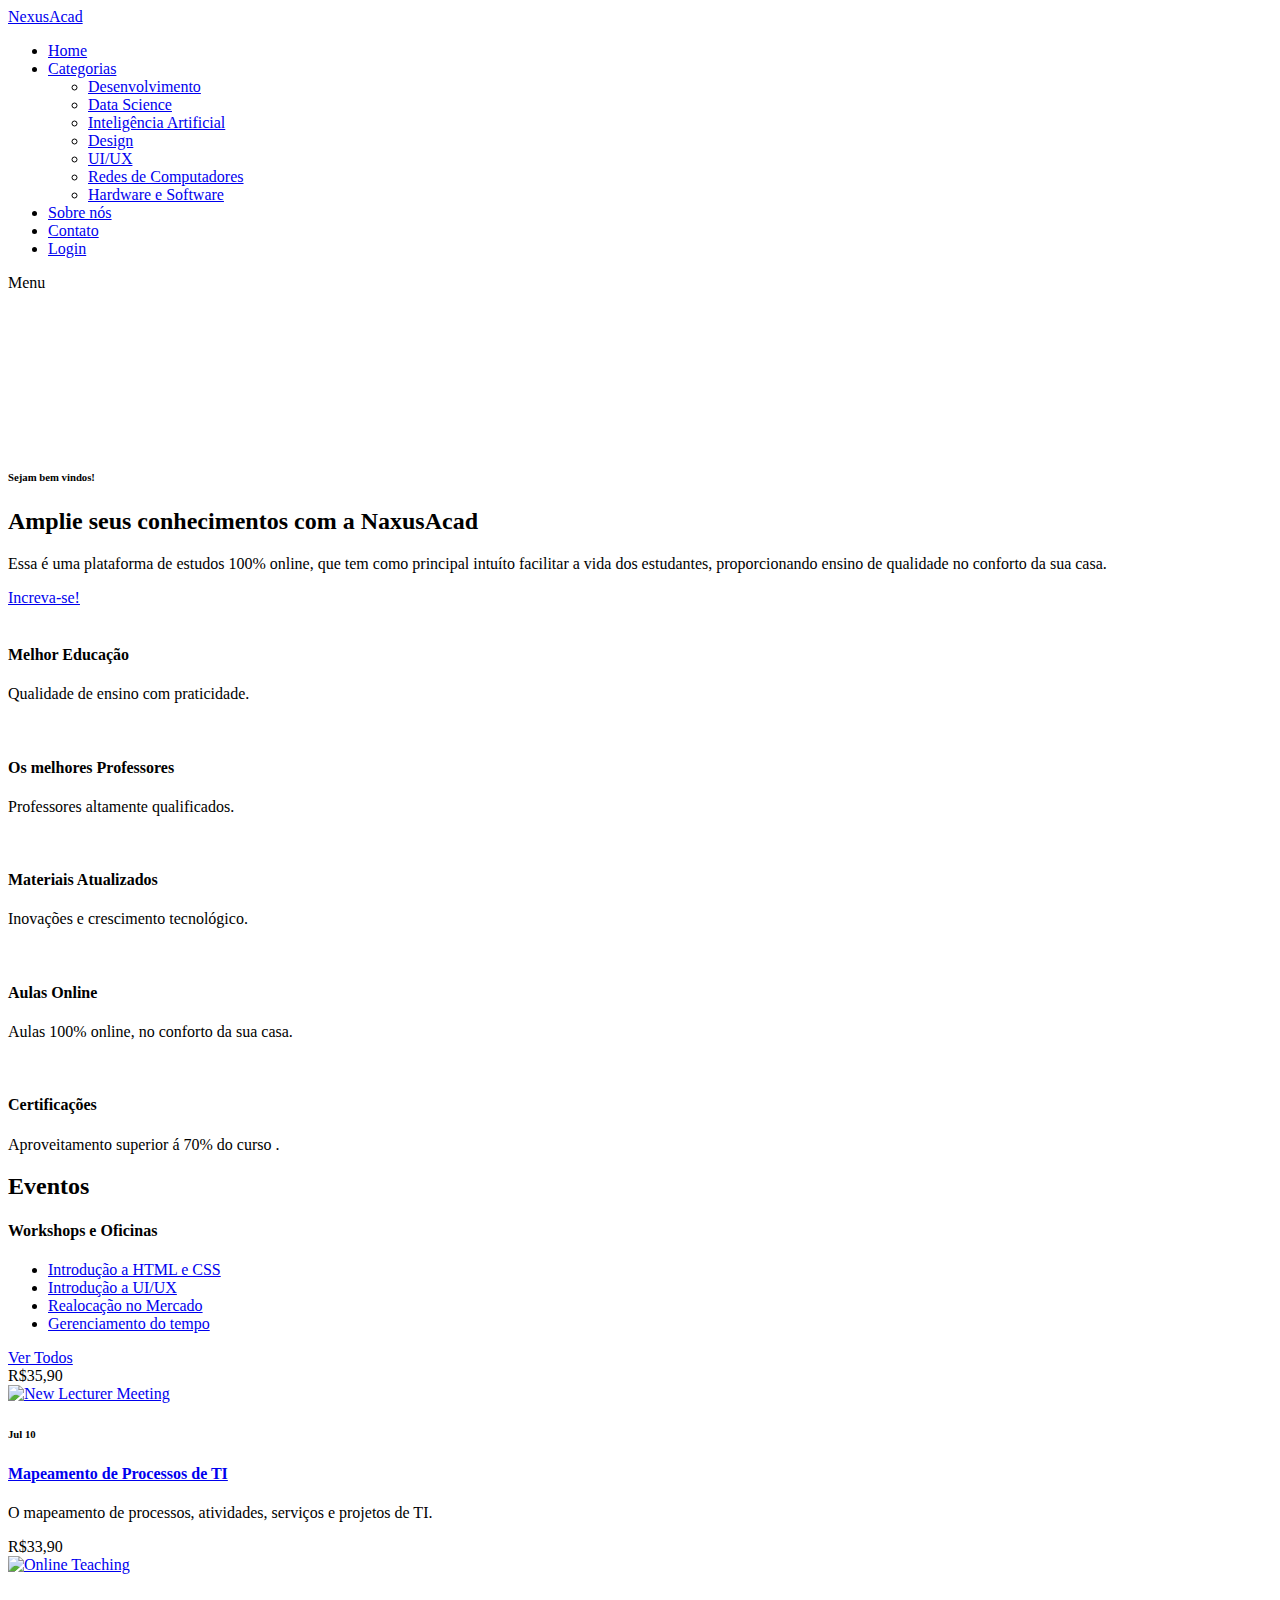
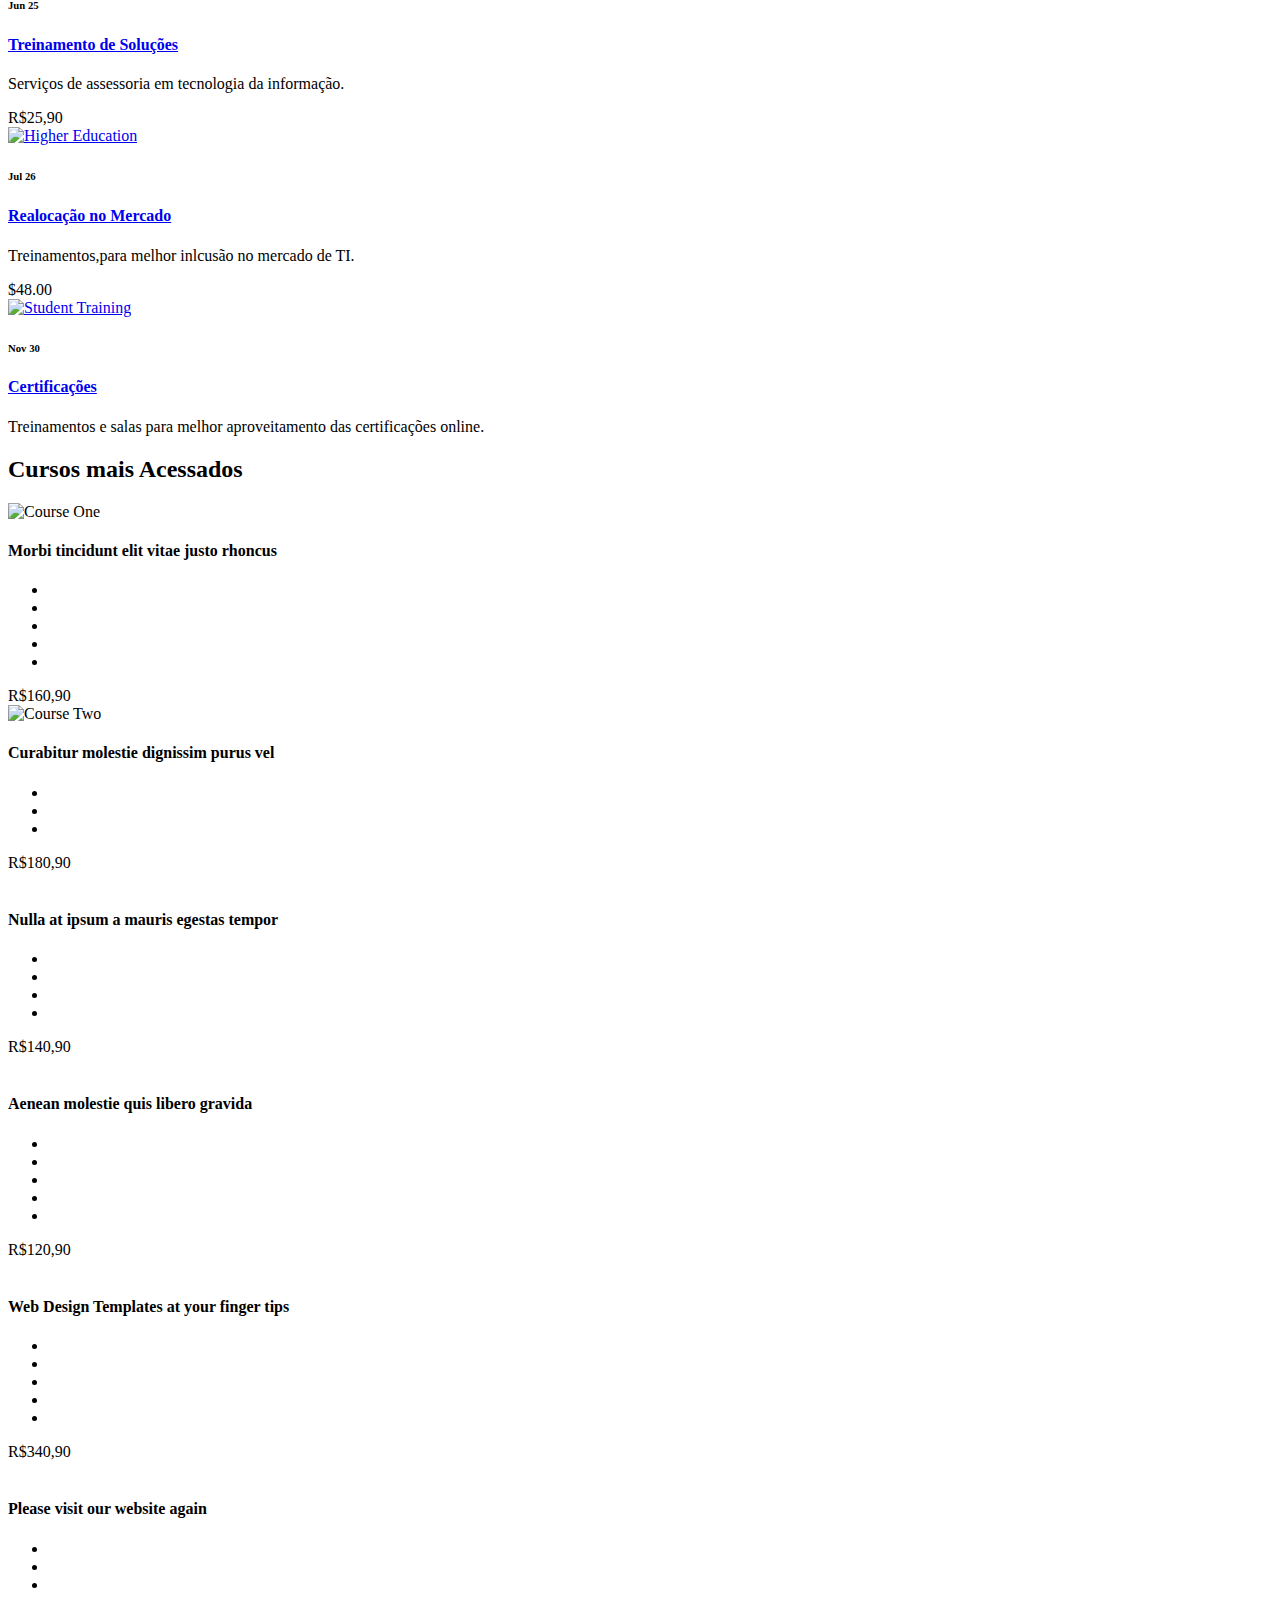
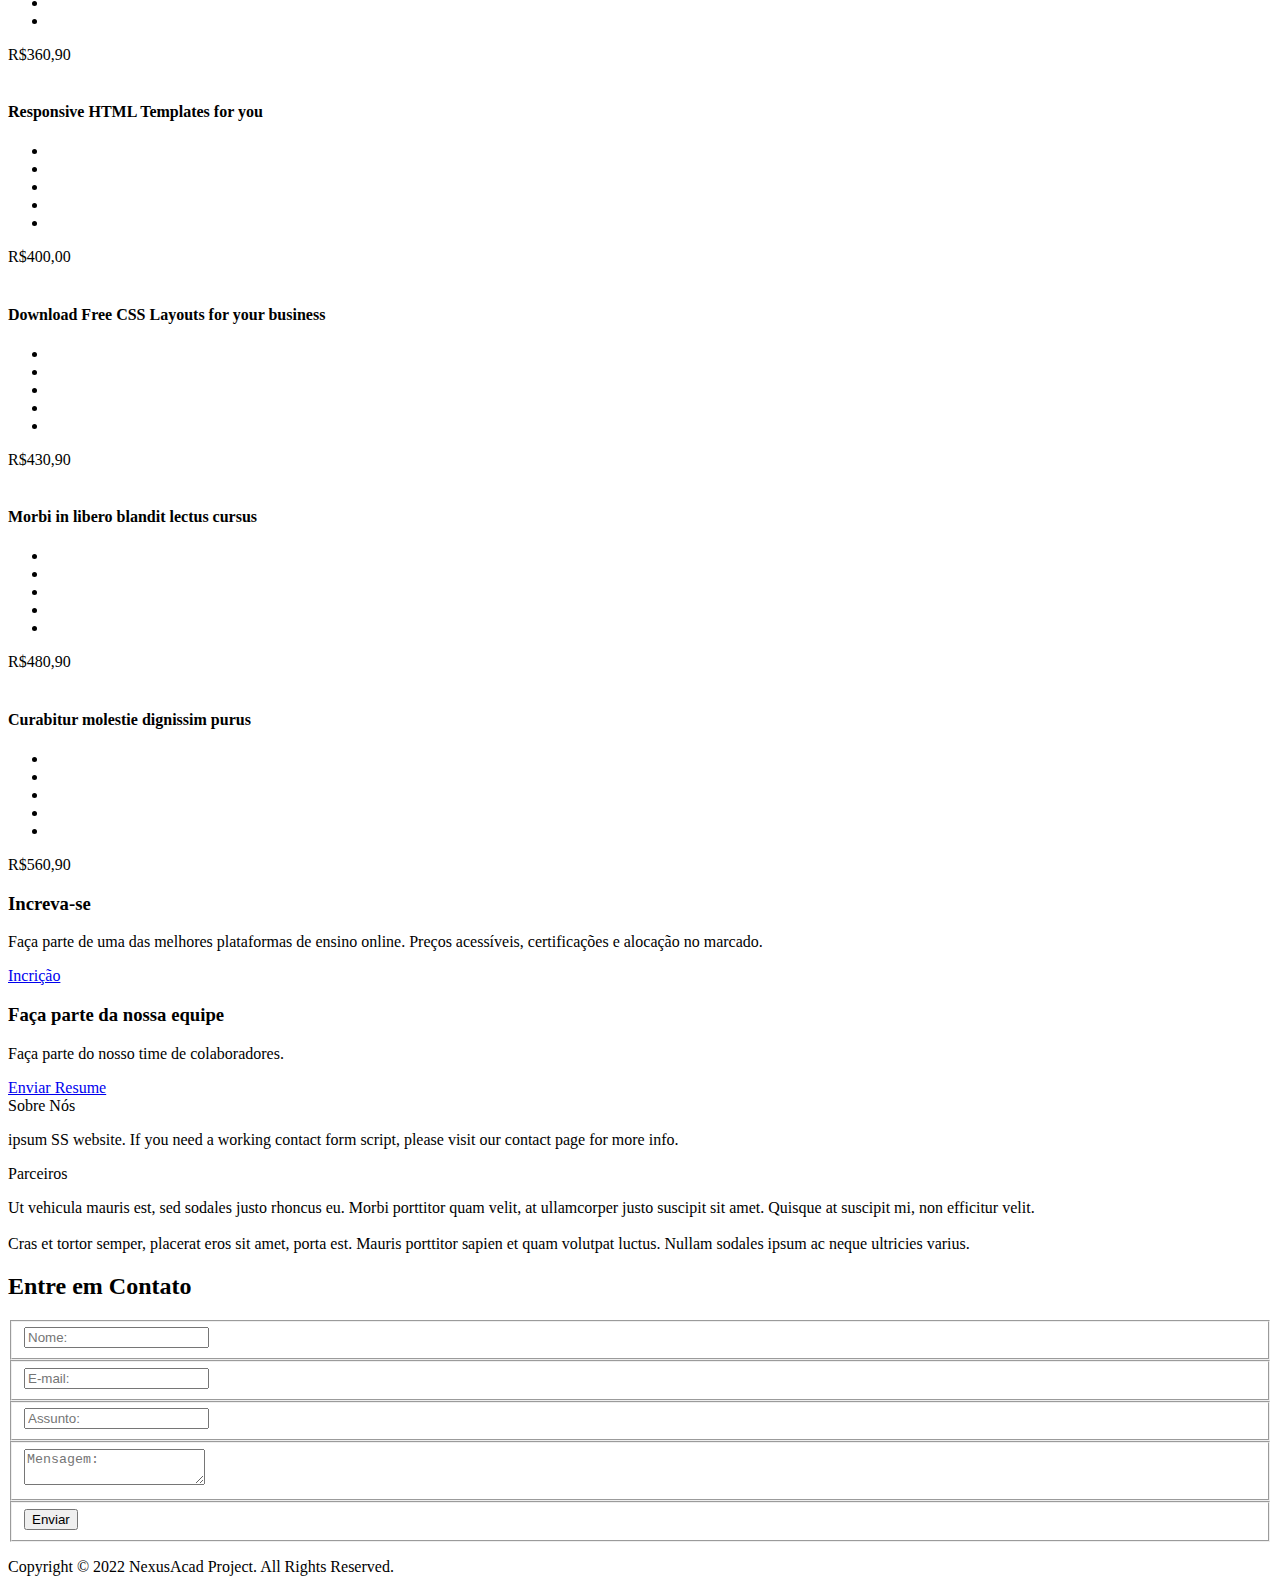
==== nexus-acad/index.html @ 5e6ea46b "Readme add, and html" ====
<!DOCTYPE html>
<html lang="en">

  <head>

    <meta charset="utf-8">
    <meta name="viewport" content="width=device-width, initial-scale=1, shrink-to-fit=no">
    <meta name="description" content="">
    <meta name="author" content="NexusAcad">
    

    <title>NexusAcad Project</title>

    <!-- Bootstrap core CSS -->
    <link href="vendor/bootstrap/css/bootstrap.min.css" rel="stylesheet">


    <!-- Additional CSS Files -->
    <link rel="stylesheet" href="assets/css/fontawesome.css">
    <link rel="stylesheet" href="assets/css/nexus-acad-project.css">
    <link rel="stylesheet" href="assets/css/owl.css">
    <link rel="stylesheet" href="assets/css/lightbox.css">
    <link rel="stylesheet" href="assets/css/upcoming-meetings.css">
    <link rel="stylesheet" href="assets/css/contact-us.css">
    <link rel="stylesheet" href="assets/css/courses.css">
    <link rel="stylesheet" href="assets/css/about-us.css">
    <link rel="stylesheet" href="assets/css/header.css">
    <link rel="stylesheet" href="assets/css/services.css">
    <link rel="stylesheet" href="assets/css/apply.css">

  </head>

<body>


  <!-- ***** Header Area Start ***** -->
  <header class="header-area header-sticky">
      <div class="container">
          <div class="row">
              <div class="col-12">
                  <nav class="main-nav">
                      <!-- ***** Logo Start ***** -->
                      <a href="index.html" class="logo">
                          NexusAcad
                      </a>
                      <!-- ***** Logo End ***** -->

                      <!-- ***** Menu Start ***** -->

                      <ul class="nav">
                          <li class="scroll-to-section"><a href="#top" class="active">Home</a></li>
                            <li class="has-sub">
                              <a href="javascript:void(0)">Categorias</a>
                              <ul class="sub-menu">
                                <li><a href="meetings.html">Desenvolvimento</a></li>
                                <li><a href="meeting-details.html">Data Science</a></li>
                                <li><a href="meeting-details.html">Inteligência Artificial</a></li>
                                <li><a href="meeting-details.html">Design</a></li>
                                <li><a href="meeting-details.html">UI/UX</a></li>
                                <li><a href="meeting-details.html">Redes de Computadores</a></li>
                                <li><a href="meeting-details.html">Hardware e Software</a></li>
                              </ul>
                            </li>
                            <li><a href="index.html">Sobre nós</a></li> 
                              <li><a href="index.html">Contato</a></li> 
                              <li><a href="meeting-details.html">Login</a></li> 
                      </ul>        
                      <a class="menu-trigger">
                          <span>Menu</span>
                      </a>
                      <!-- ***** Menu End ***** -->
                  </nav>
              </div>
          </div>
      </div>
  </header>
  <!-- ***** Header Area End ***** -->

  <!-- ***** Main Banner Area Start ***** -->

  
  <section class="section main-banner" id="top" data-section="section1">
      <video autoplay muted loop id="bg-video">
          <source src="assets/images/course-video.mp4" type="video/mp4" />
      </video>

      <div class="video-overlay header-text">
          <div class="container">
            
            <div class="row">
              <div class="col-lg-12">
                <div class="caption">
              <h6>Sejam bem vindos!</h6>
              <h2>Amplie seus conhecimentos com a NaxusAcad</h2>
              <p>Essa é uma plataforma de estudos 100% online, que tem como principal intuíto facilitar a vida dos estudantes, proporcionando ensino de qualidade no conforto da sua casa.</p>

              <div class="main-button-blue">
                  <div class="scroll-to-section"><a href="#contact">Increva-se!</a></div>
              </div>
          </div>
              </div>

            </div>
          </div>
      </div>
  </section>
  <!-- ***** Main Banner Area End ***** -->

  <section class="services">
    <div class="container">
      <div class="row">
        <div class="col-lg-12">
          <div class="owl-service-item owl-carousel">
          
            <div class="item">
              <div class="icon">
                <img src="assets/images/service-icon-01.png" alt="">
              </div>
              <div class="down-content">
                <h4>Melhor Educação</h4>
                <p>Qualidade de ensino com praticidade.</p>
              </div>
            </div>
            
            <div class="item">
              <div class="icon">
                <img src="assets/images/service-icon-02.png" alt="">
              </div>
              <div class="down-content">
                <h4>Os melhores Professores</h4>
                <p>Professores altamente qualificados.</p>
              </div>
            </div>
            
            <div class="item">
              <div class="icon">
                <img src="assets/images/service-icon-03.png" alt="">
              </div>
              <div class="down-content">
                <h4>Materiais Atualizados</h4>
                <p>Inovações e crescimento tecnológico.</p>
              </div>
            </div>
            
            <div class="item">
              <div class="icon">
                <img src="assets/images/service-icon-02.png" alt="">
              </div>
              <div class="down-content">
                <h4>Aulas Online</h4>
                <p>Aulas 100% online, no conforto da sua casa.</p>
              </div>
            </div>
            
            <div class="item">
              <div class="icon">
                <img src="assets/images/service-icon-03.png" alt="">
              </div>
              <div class="down-content">
                <h4>Certificações</h4>
                <p>Aproveitamento superior á 70% do curso .</p>
              </div>
            </div>
            
          </div>
        </div>
      </div>
    </div>
  </section>

  <section class="upcoming-meetings" id="meetings">
    <div class="container">
      <div class="row">
        <div class="col-lg-12">
          <div class="section-heading">
            <h2>Eventos</h2>
          </div>
        </div>
        <div class="col-lg-4">
          <div class="categories">
            <h4>Workshops e Oficinas</h4>
            <ul>
              <li><a href="#">Introdução a HTML e CSS</a></li>
              <li><a href="#">Introdução a UI/UX</a></li>
              <li><a href="#">Realocação no Mercado</a></li>
              <li><a href="#">Gerenciamento do tempo</a></li>
            </ul>
            <div class="main-button-blue">
              <a href="meetings.html">Ver Todos</a>
            </div>
          </div>
        </div>
        <div class="col-lg-8">
          <div class="row">
            <div class="col-lg-6">
              <div class="meeting-item">
                <div class="thumb">
                  <div class="price">
                    <span>R$35,90</span>
                  </div>
                  <a href="meeting-details.html"><img src="assets/images/meeting-01.jpg" alt="New Lecturer Meeting"></a>
                </div>
                <div class="down-content">
                  <div class="date">
                    <h6>Jul <span>10</span></h6>
                  </div>
                  <a href="meeting-details.html"><h4>Mapeamento de Processos de TI</h4></a>
                  <p>O mapeamento de processos, atividades, serviços e projetos de TI.</p>
                </div>
              </div>
            </div>
            <div class="col-lg-6">
              <div class="meeting-item">
                <div class="thumb">
                  <div class="price">
                    <span>R$33,90</span>
                  </div>
                  <a href="meeting-details.html"><img src="assets/images/meeting-02.jpg" alt="Online Teaching"></a>
                </div>
                <div class="down-content">
                  <div class="date">
                    <h6>Jun <span>25</span></h6>
                  </div>
                  <a href="meeting-details.html"><h4>Treinamento de Soluções</h4></a>
                  <p>Serviços de assessoria em tecnologia da informação.</p>
                </div>
              </div>
            </div>
            <div class="col-lg-6">
              <div class="meeting-item">
                <div class="thumb">
                  <div class="price">
                    <span>R$25,90</span>
                  </div>
                  <a href="meeting-details.html"><img src="assets/images/meeting-03.jpg" alt="Higher Education"></a>
                </div>
                <div class="down-content">
                  <div class="date">
                    <h6>Jul <span>26</span></h6>
                  </div>
                  <a href="meeting-details.html"><h4>Realocação no Mercado</h4></a>
                  <p>Treinamentos,para melhor inlcusão no mercado de TI.</p>
                </div>
              </div>
            </div>
            <div class="col-lg-6">
              <div class="meeting-item">
                <div class="thumb">
                  <div class="price">
                    <span>$48.00</span>
                  </div>
                  <a href="meeting-details.html"><img src="assets/images/meeting-04.jpg" alt="Student Training"></a>
                </div>
                <div class="down-content">
                  <div class="date">
                    <h6>Nov <span>30</span></h6>
                  </div>
                  <a href="meeting-details.html"><h4>Certificações</h4></a>
                  <p>Treinamentos e salas para melhor aproveitamento das certificações online.</p>
                </div>
              </div>
            </div>
          </div>
        </div>
      </div>
    </div>
  </section>
  <section class="our-courses" id="courses">
    <div class="container">
      <div class="row">
        <div class="col-lg-12">
          <div class="section-heading">
            <h2>Cursos mais Acessados</h2>
          </div>
        </div>
        <div class="col-lg-12">
          <div class="owl-courses-item owl-carousel">
            <div class="item">
              <img src="assets/images/course-01.jpg" alt="Course One">
              <div class="down-content">
                <h4>Morbi tincidunt elit vitae justo rhoncus</h4>
                <div class="info">
                  <div class="row">
                    <div class="col-8">
                      <ul>
                        <li><i class="fa fa-star"></i></li>
                        <li><i class="fa fa-star"></i></li>
                        <li><i class="fa fa-star"></i></li>
                        <li><i class="fa fa-star"></i></li>
                        <li><i class="fa fa-star"></i></li>
                      </ul>
                    </div>
                    <div class="col-4">
                       <span>R$160,90</span>
                    </div>
                  </div>
                </div>
              </div>
            </div>
            <div class="item">
              <img src="assets/images/course-02.jpg" alt="Course Two">
              <div class="down-content">
                <h4>Curabitur molestie dignissim purus vel</h4>
                <div class="info">
                  <div class="row">
                    <div class="col-8">
                      <ul>
                        <li><i class="fa fa-star"></i></li>
                        <li><i class="fa fa-star"></i></li>
                        <li><i class="fa fa-star"></i></li>
                      </ul>
                    </div>
                    <div class="col-4">
                       <span>R$180,90</span>
                    </div>
                  </div>
                </div>
              </div>
            </div>
            <div class="item">
              <img src="assets/images/course-03.jpg" alt="">
              <div class="down-content">
                <h4>Nulla at ipsum a mauris egestas tempor</h4>
                <div class="info">
                  <div class="row">
                    <div class="col-8">
                      <ul>
                        <li><i class="fa fa-star"></i></li>
                        <li><i class="fa fa-star"></i></li>
                        <li><i class="fa fa-star"></i></li>
                        <li><i class="fa fa-star"></i></li>
                      </ul>
                    </div>
                    <div class="col-4">
                       <span>R$140,90</span>
                    </div>
                  </div>
                </div>
              </div>
            </div>
            <div class="item">
              <img src="assets/images/course-04.jpg" alt="">
              <div class="down-content">
                <h4>Aenean molestie quis libero gravida</h4>
                <div class="info">
                  <div class="row">
                    <div class="col-8">
                      <ul>
                        <li><i class="fa fa-star"></i></li>
                        <li><i class="fa fa-star"></i></li>
                        <li><i class="fa fa-star"></i></li>
                        <li><i class="fa fa-star"></i></li>
                        <li><i class="fa fa-star"></i></li>
                      </ul>
                    </div>
                    <div class="col-4">
                       <span>R$120,90</span>
                    </div>
                  </div>
                </div>
              </div>
            </div>
      
            <div class="item">
              <img src="assets/images/course-03.jpg" alt="">
              <div class="down-content">
                <h4>Web Design Templates at your finger tips</h4>
                <div class="info">
                  <div class="row">
                    <div class="col-8">
                      <ul>
                        <li><i class="fa fa-star"></i></li>
                        <li><i class="fa fa-star"></i></li>
                        <li><i class="fa fa-star"></i></li>
                        <li><i class="fa fa-star"></i></li>
                        <li><i class="fa fa-star"></i></li>
                      </ul>
                    </div>
                    <div class="col-4">
                       <span>R$340,90</span>
                    </div>
                  </div>
                </div>
              </div>
            </div>
            <div class="item">
              <img src="assets/images/course-04.jpg" alt="">
              <div class="down-content">
                <h4>Please visit our website again</h4>
                <div class="info">
                  <div class="row">
                    <div class="col-8">
                      <ul>
                        <li><i class="fa fa-star"></i></li>
                        <li><i class="fa fa-star"></i></li>
                        <li><i class="fa fa-star"></i></li>
                        <li><i class="fa fa-star"></i></li>
                        <li><i class="fa fa-star"></i></li>
                      </ul>
                    </div>
                    <div class="col-4">
                       <span>R$360,90</span>
                    </div>
                  </div>
                </div>
              </div>
            </div>
            <div class="item">
              <img src="assets/images/course-01.jpg" alt="">
              <div class="down-content">
                <h4>Responsive HTML Templates for you</h4>
                <div class="info">
                  <div class="row">
                    <div class="col-8">
                      <ul>
                        <li><i class="fa fa-star"></i></li>
                        <li><i class="fa fa-star"></i></li>
                        <li><i class="fa fa-star"></i></li>
                        <li><i class="fa fa-star"></i></li>
                        <li><i class="fa fa-star"></i></li>
                      </ul>
                    </div>
                    <div class="col-4">
                       <span>R$400,00</span>
                    </div>
                  </div>
                </div>
              </div>
            </div>
            <div class="item">
              <img src="assets/images/course-02.jpg" alt="">
              <div class="down-content">
                <h4>Download Free CSS Layouts for your business</h4>
                <div class="info">
                  <div class="row">
                    <div class="col-8">
                      <ul>
                        <li><i class="fa fa-star"></i></li>
                        <li><i class="fa fa-star"></i></li>
                        <li><i class="fa fa-star"></i></li>
                        <li><i class="fa fa-star"></i></li>
                        <li><i class="fa fa-star"></i></li>
                      </ul>
                    </div>
                    <div class="col-4">
                       <span>R$430,90</span>
                    </div>
                  </div>
                </div>
              </div>
            </div>
            <div class="item">
              <img src="assets/images/course-03.jpg" alt="">
              <div class="down-content">
                <h4>Morbi in libero blandit lectus cursus</h4>
                <div class="info">
                  <div class="row">
                    <div class="col-8">
                      <ul>
                        <li><i class="fa fa-star"></i></li>
                        <li><i class="fa fa-star"></i></li>
                        <li><i class="fa fa-star"></i></li>
                        <li><i class="fa fa-star"></i></li>
                        <li><i class="fa fa-star"></i></li>
                      </ul>
                    </div>
                    <div class="col-4">
                       <span>R$480,90</span>
                    </div>
                  </div>
                </div>
              </div>
            </div>
            <div class="item">
              <img src="assets/images/course-04.jpg" alt="">
              <div class="down-content">
                <h4>Curabitur molestie dignissim purus</h4>
                <div class="info">
                  <div class="row">
                    <div class="col-8">
                      <ul>
                        <li><i class="fa fa-star"></i></li>
                        <li><i class="fa fa-star"></i></li>
                        <li><i class="fa fa-star"></i></li>
                        <li><i class="fa fa-star"></i></li>
                        <li><i class="fa fa-star"></i></li>
                      </ul>
                    </div>
                    <div class="col-4">
                       <span>R$560,90</span>
                    </div>
                  </div>
                </div>
              </div>
            </div>
          </div>
        </div>
      </div>
    </div>
  </section>

  <section class="apply-now" id="apply">
    <div class="container">
      <div class="row">
        <div class="col-lg-6 align-self-center">
          <div class="row">
            <div class="col-lg-12">
              <div class="item">
                <h3>Increva-se</h3>
                <p>Faça parte de uma das melhores plataformas de ensino online. Preços acessíveis, certificações e alocação no marcado.</p>
                <div class="main-button-blue">
                  <div class="scroll-to-section"><a href="#contact">Incrição</a></div>
              </div>
              </div>
            </div>
            <div class="col-lg-12">
              <div class="item">
                <h3>Faça parte da nossa equipe</h3>
                <p>Faça parte do nosso time de colaboradores.</p>
                <div class="main-button-resume">
                  <div class="scroll-to-section"><a href="#contact">Enviar Resume</a></div>
              </div>
              </div>
            </div>
          </div>
        </div>
        
        <div class="col-lg-6">
          <div class="accordions is-first-expanded">
            <article class="accordion">
                <div class="accordion-head">
                    <span>Sobre Nós</span>
                    
                </div>
                <div class="accordion-body">
                    <div class="content">
                        <p>ipsum SS website. If you need a working contact form script, please visit our contact page for more info.</p>
                    </div>
                </div>
            </article>
            
            <article class="accordion">
                <div class="accordion-head">
                    <span>Parceiros</span>
                    
                </div>
                <div class="accordion-body">
                    <div class="content">
                        <p>Ut vehicula mauris est, sed sodales justo rhoncus eu. Morbi porttitor quam velit, at ullamcorper justo suscipit sit amet. Quisque at suscipit mi, non efficitur velit.<br><br>
                        Cras et tortor semper, placerat eros sit amet, porta est. Mauris porttitor sapien et quam volutpat luctus. Nullam sodales ipsum ac neque ultricies varius.</p>
                    </div>
                </div>
            </article>
            
        </div>
        </div>
      </div>
    </div>
  </section>

 

  <section class="contact-us" id="contact">
    <div class="container">
      <div class="row">

        <div class="col-lg-12">
          <form id="contact" action="" method="post">
            <div class="row">
              <div class="col-lg-12">
                <h2>Entre em Contato</h2>
              </div>
              <div class="col-lg-4">
                <fieldset>
                  <input name="name" type="text" id="name" placeholder="Nome:" required="">
                </fieldset>
              </div>

              <div class="col-lg-4">
                <fieldset>
                <input name="email" type="text" id="email" pattern="[^ @]*@[^ @]*" placeholder="E-mail:" required="">
              </fieldset>
              </div>
              <div class="col-lg-4">
                <fieldset>
                  <input name="subject" type="text" id="subject" placeholder="Assunto:" required="">
                </fieldset>
              </div>
              <div class="col-lg-12">
                <fieldset>
                  <textarea name="message" type="text" class="form-control" id="message" placeholder="Mensagem:" required=""></textarea>
                </fieldset>
              </div>
              <div class="col-lg-12">
                <fieldset>
                  <button type="submit" id="form-submit" class="button">Enviar</button>
                </fieldset>
              </div>
            </div>
          </form>
        </div>
      </div>
    </div>
        
            
 
    <div class="footer">
      <p>Copyright © 2022 NexusAcad Project. All Rights Reserved. </p>  
    </div>

  </section>
               

  <!-- Scripts -->
  <!-- Bootstrap core JavaScript -->

    <script src="vendor/jquery/jquery.min.js"></script>
    <script src="vendor/bootstrap/js/bootstrap.bundle.min.js"></script>

    <script src="assets/js/isotope.min.js"></script>
    <script src="assets/js/owl-carousel.js"></script>
    <script src="assets/js/lightbox.js"></script>
    <script src="assets/js/tabs.js"></script>
    <script src="assets/js/video.js"></script>
    <script src="assets/js/slick-slider.js"></script>
    <script src="assets/js/custom.js"></script>
    <script>
        //according to loftblog tut
        $('.nav li:first').addClass('active');

        var showSection = function showSection(section, isAnimate) {
          var
          direction = section.replace(/#/, ''),
          reqSection = $('.section').filter('[data-section="' + direction + '"]'),
          reqSectionPos = reqSection.offset().top - 0;

          if (isAnimate) {
            $('body, html').animate({
              scrollTop: reqSectionPos },
            800);
          } else {
            $('body, html').scrollTop(reqSectionPos);
          }

        };

        var checkSection = function checkSection() {
          $('.section').each(function () {
            var
            $this = $(this),
            topEdge = $this.offset().top - 80,
            bottomEdge = topEdge + $this.height(),
            wScroll = $(window).scrollTop();
            if (topEdge < wScroll && bottomEdge > wScroll) {
              var
              currentId = $this.data('section'),
              reqLink = $('a').filter('[href*=\\#' + currentId + ']');
              reqLink.closest('li').addClass('active').
              siblings().removeClass('active');
            }
          });
        };

        $('.main-menu, .responsive-menu, .scroll-to-section').on('click', 'a', function (e) {
          e.preventDefault();
          showSection($(this).attr('href'), true);
        });

        $(window).scroll(function () {
          checkSection();
        });
    </script>
</body>  

</html>
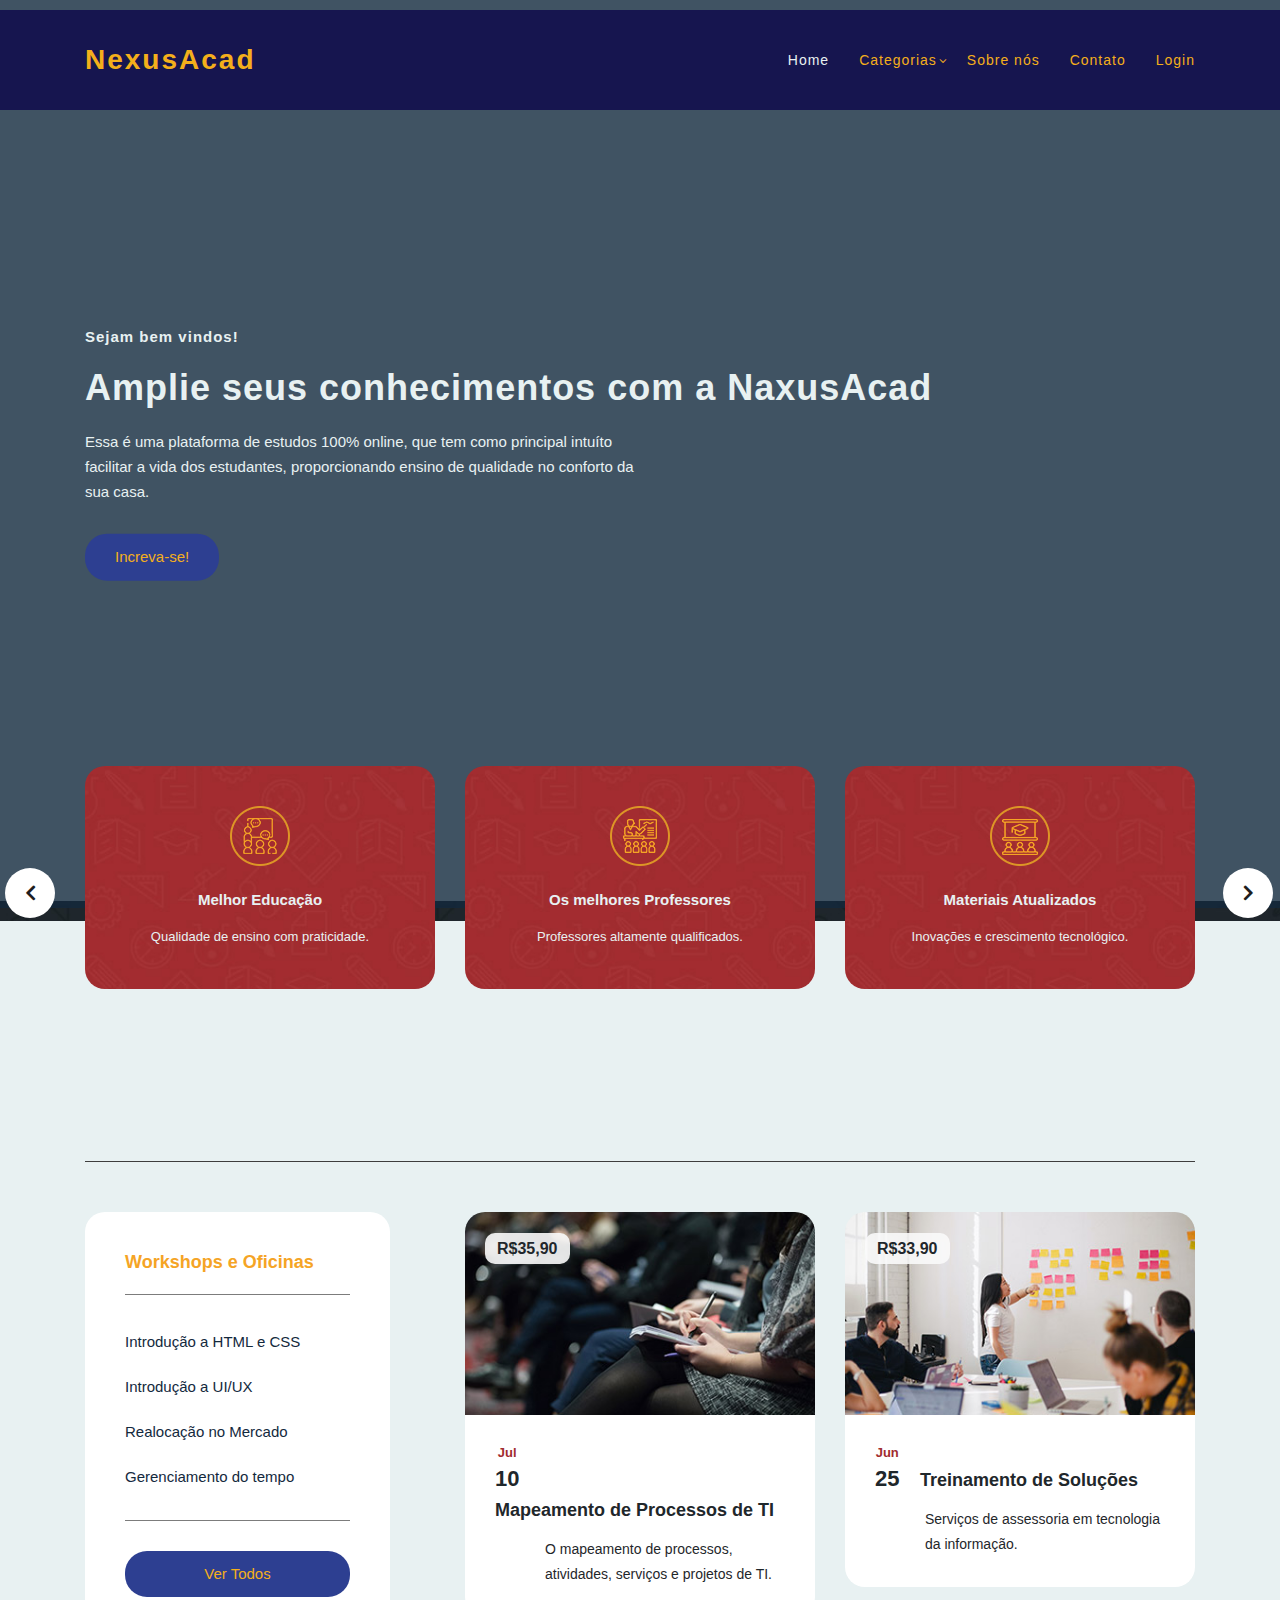
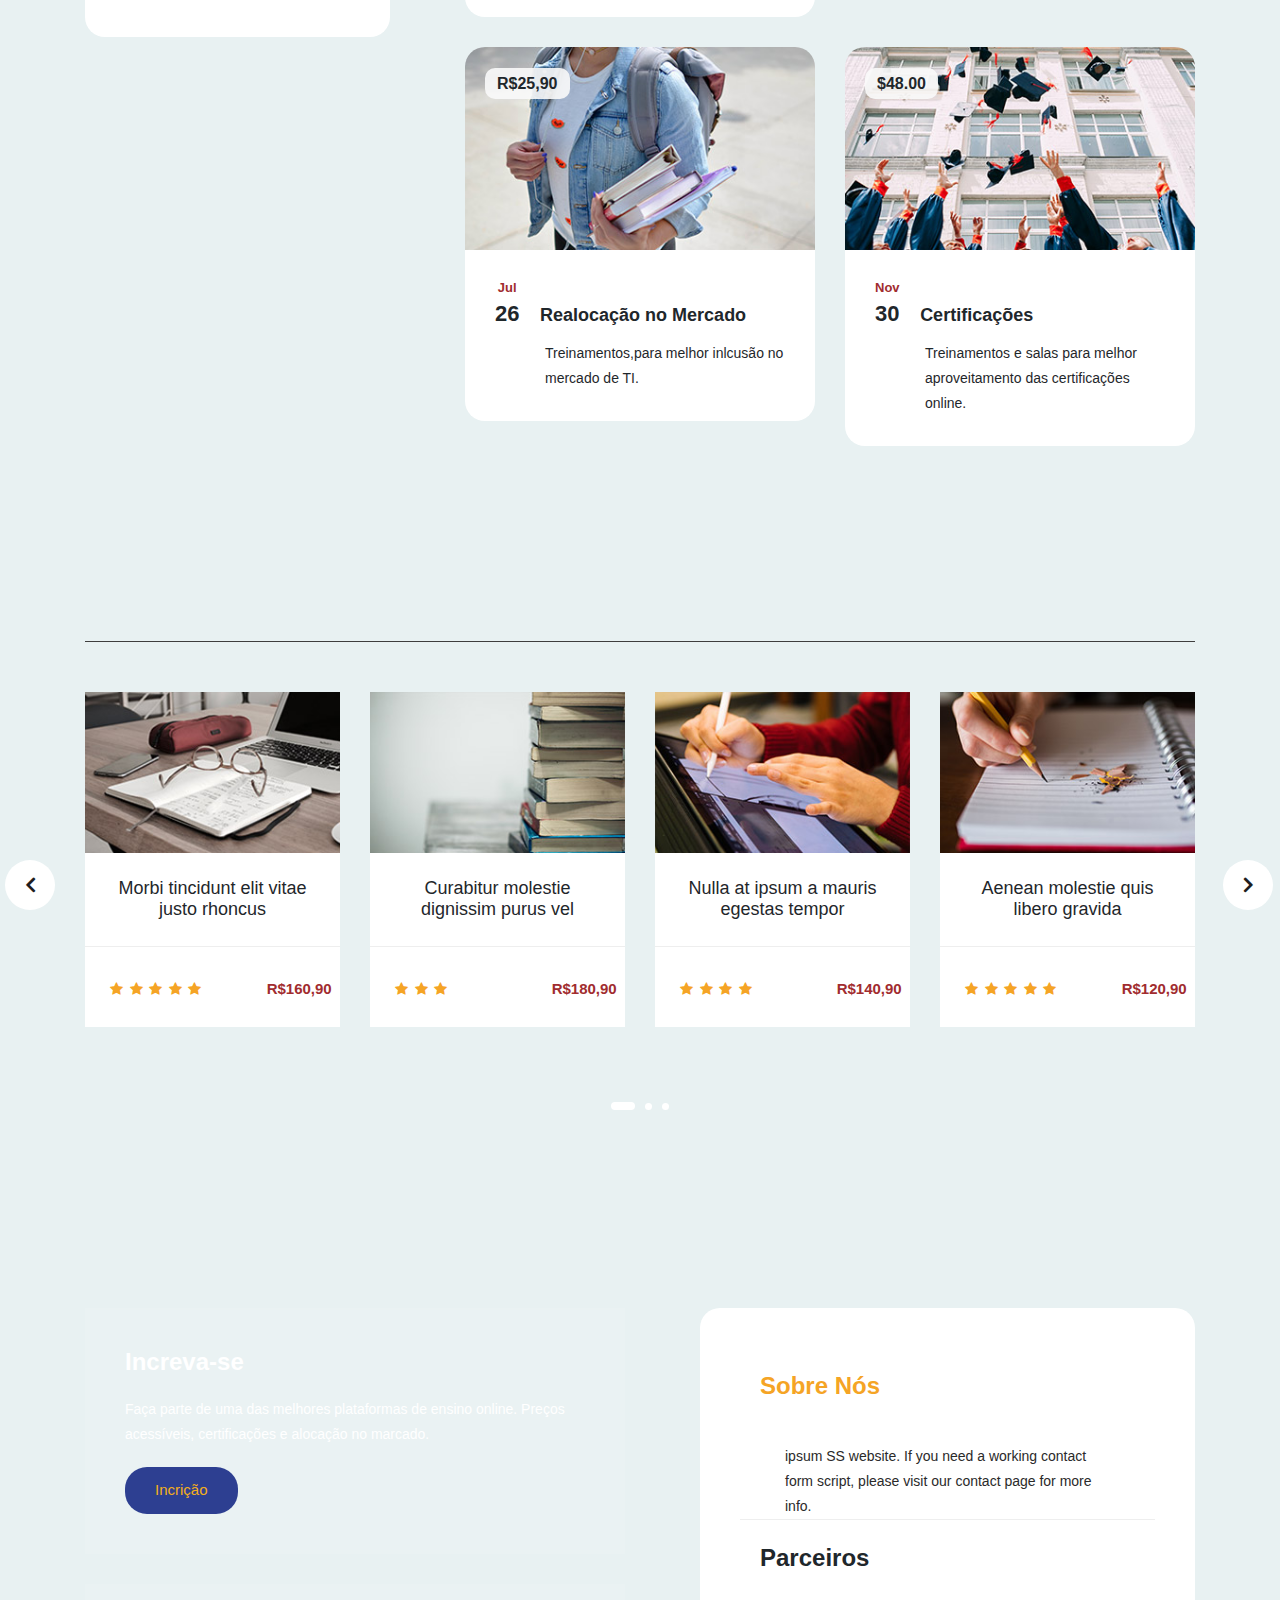
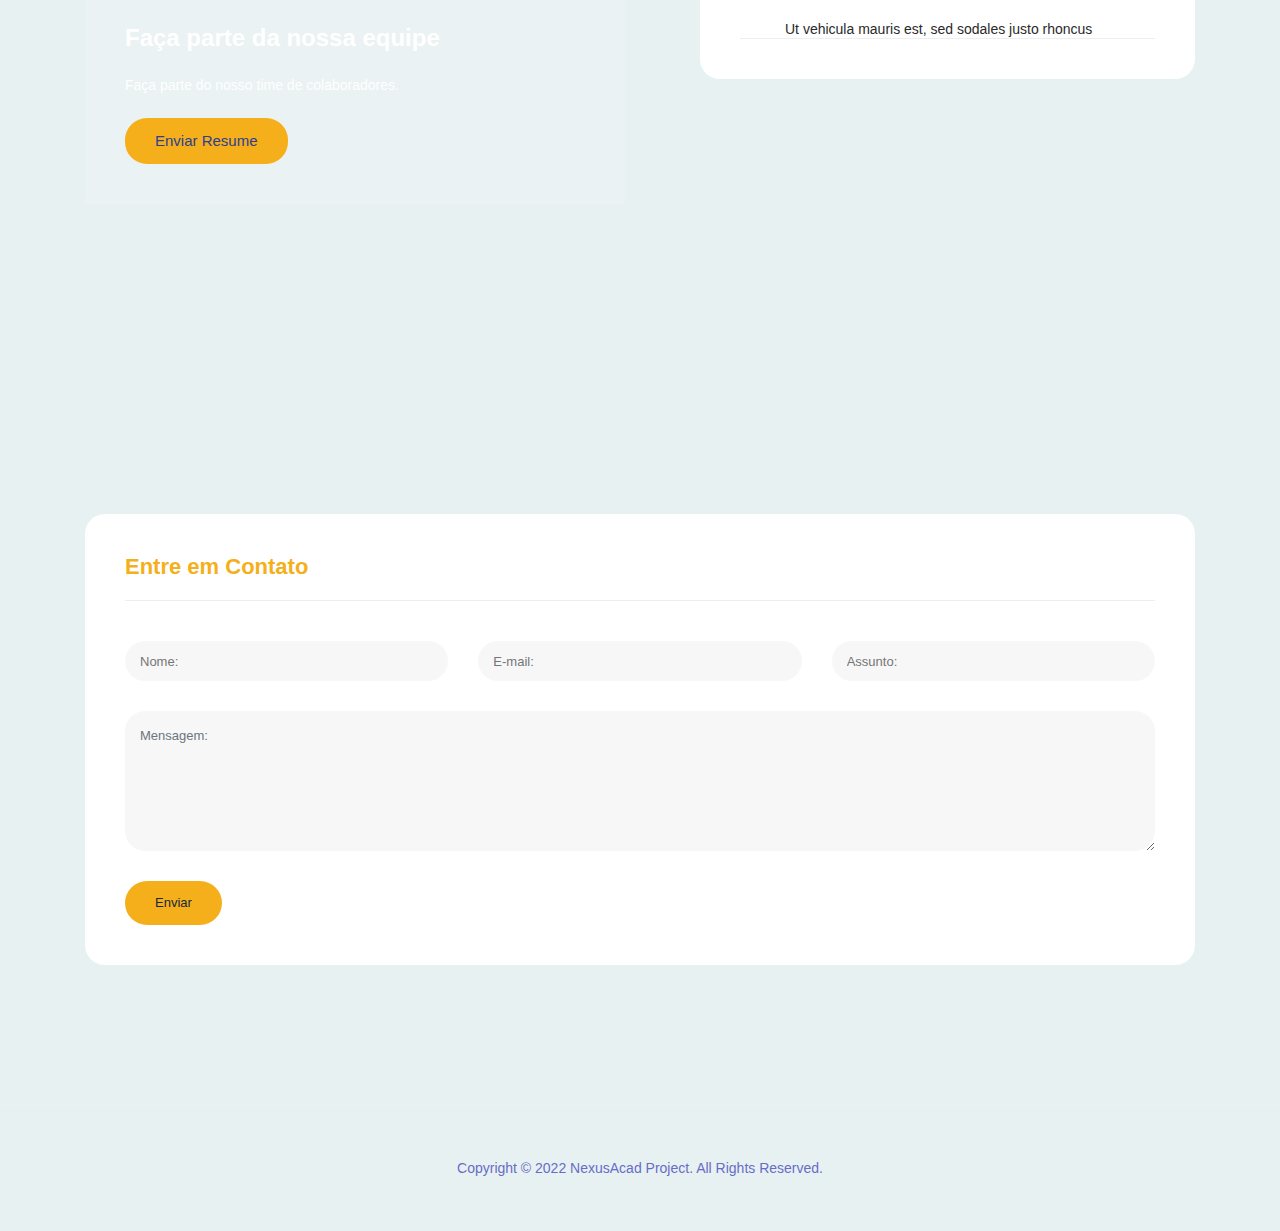
==== commit c948c455: "about us in progress" ====
--- a/nexus-acad/index.html
+++ b/nexus-acad/index.html
@@ -61,7 +61,7 @@
                                 <li><a href="meeting-details.html">Hardware e Software</a></li>
                               </ul>
                             </li>
-                            <li><a href="index.html">Sobre nós</a></li> 
+                            <li><a href="about-us.html">Sobre nós</a></li> 
                               <li><a href="index.html">Contato</a></li> 
                               <li><a href="meeting-details.html">Login</a></li> 
                       </ul>        
--- a/nexus-acad/assets/css/nexus-acad-project.css
+++ b/nexus-acad/assets/css/nexus-acad-project.css
@@ -0,0 +1,296 @@
+
+@import url("https://fonts.googleapis.com/css?family=Poppins:100,200,300,400,500,600,700,800,900");
+/* 
+---------------------------------------------
+reset
+--------------------------------------------- 
+*/
+html, body, div, span, applet, object, iframe, h1, h2, h3, h4, h5, h6, p, blockquote, div
+pre, a, abbr, acronym, address, big, cite, code, del, dfn, em, font, img, ins, kbd, q,
+s, samp, small, strike, strong, sub, sup, tt, var, b, u, i, center, dl, dt, dd, ol, ul, li,
+figure, header, nav, section, article, aside, footer, figcaption {
+  margin: 0;
+  padding: 0;
+  border: 0;
+  outline: 0;
+}
+
+.clearfix:after {
+  content: ".";
+  display: block;
+  clear: both;
+  visibility: hidden;
+  line-height: 0;
+  height: 0;
+}
+
+.clearfix {
+  display: inline-block;
+}
+
+html[xmlns] .clearfix {
+  display: block;
+}
+
+* html .clearfix {
+  height: 1%;
+}
+
+ul, li {
+  padding: 0;
+  margin: 0;
+  list-style: none;
+}
+
+header, nav, section, article, aside, footer, hgroup {
+  display: block;
+}
+
+* {
+  box-sizing: border-box;
+}
+
+html, body {
+  font-family: 'Roboto', sans-serif;
+  font-weight: 400;
+  background-color: #13293D;
+  font-size: 20px;
+  -ms-text-size-adjust: 100%;
+  -webkit-font-smoothing: antialiased;
+  -moz-osx-font-smoothing: grayscale;
+}
+
+a {
+  text-decoration: none !important;
+  color: #13293D;
+}
+
+a:hover {
+	color: #13293D;
+}
+
+h1, h2, h3, h4, h5, h6 {
+  margin-top: 0px;
+  margin-bottom: 0px;
+}
+
+ul {
+  margin-bottom: 0px;
+}
+
+p {
+  font-size: 14px;
+  line-height: 25px;
+  color: #2a2a2a;
+}
+
+img {
+  width: 100%;
+  overflow: hidden;
+}
+
+/* 
+---------------------------------------------
+global styles
+--------------------------------------------- 
+*/
+html,
+body 
+
+{
+ 
+  background: #E8F1F2;
+  font-family: 'Roboto', sans-serif;
+}
+
+::selection {
+  background: #E8F1F2;
+  color: #F4AF1B;
+}
+
+::-moz-selection {
+  background: #2d3f91;
+  color: #F4AF1B;
+}
+
+@media (max-width: 991px) {
+  html, body {
+    overflow-x: hidden;
+  }
+  .mobile-top-fix {
+    margin-top: 30px;
+    margin-bottom: 0px;
+  }
+  .mobile-bottom-fix {
+    margin-bottom: 30px;
+  }
+  .mobile-bottom-fix-big {
+    margin-bottom: 60px;
+  }
+}
+
+.main-button-blue a {
+  font-size: 15px;
+  color: #F4AF1B;
+  background-color: #2d3f91;
+  padding: 12px 30px;
+  display: inline-block;
+  border-radius: 22px;
+  font-weight: 500;
+  transition: all .3s;
+}
+
+.main-button-blue a:hover {
+  opacity: 0.9;
+}
+
+.main-button-resume a {
+  font-size: 15px;
+  color: #2d3f91;
+  background-color: #F4AF1B;
+  padding: 12px 30px;
+  display: inline-block;
+  border-radius: 22px;
+  font-weight: 500;
+  transition: all .3s;
+}
+
+.main-button-resume a:hover {
+  opacity: 0.9;
+}
+
+.section-heading h2 {
+  line-height: 40px;
+  margin-top: 0px;
+  margin-bottom: 50px; 
+  padding-bottom: 20px;
+  border-bottom: 1px solid #3e3e3e;
+  text-align: center;
+  font-size: 22px;
+  font-weight: 700;
+  color: #E8F1F2; /*heading of the sections texts*/
+}
+
+
+/* 
+---------------------------------------------
+banner
+--------------------------------------------- 
+*/
+
+.main-banner {
+  position: relative;
+  max-height: 100%;
+  overflow: hidden;
+  margin-bottom: -7px;
+}
+
+#bg-video {
+    min-width: 100%;
+    min-height: 100vh;
+    max-width: 100%;
+    max-height: 100vh;
+    object-fit: cover;
+    z-index: -1;
+}
+
+#bg-video::-webkit-media-controls {
+    display: none !important;
+}
+
+.video-overlay {
+    position: absolute;
+    background-color: #13293dc9;
+    top: 0;
+    left: 0;
+    bottom: 0;
+    right: 0;
+    width: 100%;
+}
+
+.main-banner .caption {
+  position: absolute;
+  top: 50%;
+  transform: translateY(-50%);
+}
+
+.main-banner .caption h6 {
+  margin-top: 0px;
+  font-size: 15px;
+  font-weight: 600;
+  color: #E8F1F2;
+  letter-spacing: 1px;
+}
+
+.main-banner .caption h2 {
+  margin-top: 20px;
+  margin-bottom: 20px;
+  font-size: 36px;
+  font-weight: 800;
+  color: #E8F1F2;
+  letter-spacing: 1px;
+}
+
+.main-banner .caption h2 em {
+  font-style: normal;
+  color: #E8F1F2;
+  font-weight: 900;
+}
+
+.main-banner .caption p {
+  color: #E8F1F2;
+  font-size: 15px;
+  max-width: 570px;
+}
+
+.main-banner .caption .main-button-blue {
+  margin-top: 30px;
+}
+
+@media screen and (max-width: 767px) {
+
+  .main-banner .caption h6 {
+    font-weight: 500;
+  }
+
+  .main-banner .caption h2 {
+    font-size: 36px;
+  }
+
+}
+
+
+/*
+---------------------------------------------
+heading page
+---------------------------------------------
+*/
+
+section.heading-page {
+  background-color: #13293dc9;
+  padding-top: 200px;
+  padding-bottom: 110px;
+  text-align: center;
+}
+
+section.heading-page h6 {
+  margin-top: 0px;
+  font-size: 15px;
+  font-weight: 600;
+  color: #E8F1F2;
+  text-align: center;
+  letter-spacing: 1px;
+}
+
+section.heading-page h2 {
+  margin-top: 10px;
+  margin-bottom: 10px;
+  font-size: 30px;
+  font-weight: 600;
+  color: #E8F1F2;
+  text-align: center;
+  letter-spacing: 1px;
+}
+
+
+
--- a/nexus-acad/assets/css/upcoming-meetings.css
+++ b/nexus-acad/assets/css/upcoming-meetings.css
@@ -0,0 +1,263 @@
+section.meetings-page {
+    background-color: #13293D;
+    background-size: cover;
+    padding-top: 100px;
+    padding-bottom: 0px;
+  }
+  
+ 
+  section.meetings-page .pagination {
+    text-align: center;
+    width: 100%;
+    margin-top: 30px;
+    display: inline-block;
+  }
+  
+  section.meetings-page .pagination ul li {
+    display: inline-block;
+  }
+  
+  section.meetings-page .pagination ul li a {
+    width: 40px;
+    height: 40px;
+    background-color: #2D3F91;
+    border-radius: 10px;
+    color: #E8F1F2;
+    display: inline-block;
+    text-align: center;
+    line-height: 40px;
+    font-weight: 600;
+    font-size: 15px;
+    transition: all .3s;
+  }
+  
+  
+  
+  section.meetings-page .pagination ul li.active a,
+  section.meetings-page .pagination ul li a:hover {
+    background-color: #E8F1F2;
+    color: #2D3F91;
+  }
+  
+  .meeting-single-item .thumb {
+    position: relative;
+  }
+  
+  .meeting-single-item .thumb img {
+    border-top-right-radius: 20px;
+    border-top-left-radius: 20px;
+  }
+  
+  
+  .meeting-single-item .down-content {
+    background-color: #fff;
+    padding: 40px;
+    border-bottom-right-radius: 20px;
+    border-bottom-left-radius: 20px;
+  }
+  
+  
+  .meeting-single-item .down-content h4 {
+    font-size: 22px;
+    color: #1f272b;
+    font-weight: 600;
+    display: inline-block;
+    margin-bottom: 15px;
+  }
+  
+  .meeting-single-item .down-content h5 {
+    font-size: 18px;
+    color: #1f272b;
+    font-weight: 700;
+    display: inline-block;
+    margin-bottom: 15px;
+  }
+  
+  .meeting-single-item .down-content p {
+    color: #1f272b;
+    font-size: 14px;
+  }
+  
+  .meeting-single-item .down-content p.description {
+    margin-top: 40px;
+    padding-top: 40px;
+    border-top: 1px solid #eee;
+    margin-bottom: 40px;
+    padding-bottom: 40px;
+    border-bottom: 1px solid #eee;
+  }
+  
+  .meeting-single-item .down-content .share {
+    margin-top: 40px;
+    padding-top: 40px;
+    border-top: 1px solid #eee;
+  }
+  
+  .meeting-single-item .down-content .share h5 {
+    float: left;
+    margin-right: 10px;
+    margin-bottom: 0px;
+  }
+  
+  .meeting-single-item .down-content .share ul li {
+    display: inline;
+  }
+  
+  .meeting-single-item .down-content .share ul li a {
+    font-size: 14px;
+    color: #1f272b;
+    transition: all .3s;
+  }
+  
+ 
+  .templatemo-item-col {
+      width: 31%;
+  }
+  
+  @media (max-width: 992px) {
+      .templatemo-item-col {
+          width: 45%;
+      }
+  }
+  
+  @media (max-width: 767px) {
+      .templatemo-item-col {
+          width: 100%;
+      }
+  }
+
+
+/*
+  ---------------------------------------------------------------------------------------------------------------------
+  Section workshops e oficinas
+  ---------------------------------------------------------------------------------------------------------------------
+
+  */
+
+  section.upcoming-meetings {
+    background-image: url(../images/meetings-bg.jpg);
+    background-position: center center;
+    background-attachment: fixed;
+    background-repeat: no-repeat;
+    background-size: cover;
+    padding-top: 200px;
+    padding-bottom: 5px;
+  }
+  
+  section.upcoming-meetings .section-heading {
+    text-align: center;
+  }
+  
+  section.upcoming-meetings .categories {
+    background-color: #fff;
+    border-radius: 20px;
+    padding: 40px;
+    margin-right: 45px;
+  }
+  
+  section.upcoming-meetings .categories h4 {
+    font-size: 18px;
+    font-weight: 600;
+    color: #f5a425;
+    margin-bottom: 30px;
+    padding-bottom: 20px;
+    border-bottom: 1px solid #3e3e3ead;
+  }
+  
+  section.upcoming-meetings .categories ul li {
+    display: inline-block;
+    margin-bottom: 15px;
+  }
+  
+  section.upcoming-meetings .categories ul li a {
+    font-size: 15px;
+    color: #13293D;
+    font-weight: 500;
+    transition: all .3s;
+  }
+  
+  section.upcoming-meetings .categories ul li a:hover {
+    color: #f5a425;
+  }
+  
+  section.upcoming-meetings .categories .main-button-blue {
+    border-top: 1px solid #3e3e3ead;
+    padding-top: 30px;
+    margin-top: 15px;
+  }
+  
+  section.upcoming-meetings .categories .main-button-blue a {
+    width: 100%;
+    text-align: center;
+  }
+  
+  .meeting-item {
+    margin-bottom: 30px;
+  }
+  
+  .meeting-item .thumb {
+    position: relative;
+  }
+  
+  .meeting-item .thumb img {
+    border-top-right-radius: 20px;
+    border-top-left-radius: 20px;
+  }
+  
+  .meeting-item .thumb .price {
+    position: absolute;
+    left: 20px;
+    top: 20px;
+  }
+  
+  .meeting-item .thumb .price span {
+    font-size: 16px;
+    color: #1f272b;
+    font-weight: 600;
+    background-color: rgba(250,250,250,0.9);
+    padding: 7px 12px;
+    border-radius: 10px;
+  }
+  
+  .meeting-item .down-content {
+    background-color: #fff;
+    padding: 30px;
+    border-bottom-right-radius: 20px;
+    border-bottom-left-radius: 20px;
+  }
+  
+  .meeting-item .down-content .date {
+    text-align: center;
+    display: inline-block;
+    margin-right: 15px;
+  }
+  
+  .meeting-item .down-content .date h6 {
+    font-size: 13px;;
+    font-weight: 600;
+    color: #a12c2f;
+  }
+  
+  .meeting-item .down-content .date span {
+    display: block;
+    color: #1f272b;
+    font-size: 22px;
+    margin-top: 5px;
+  }
+  
+  .meeting-item .down-content h4 {
+    font-size: 18px;
+    color: #1f272b;
+    font-weight: 600;
+    display: inline-block;
+    margin-bottom: 15px;
+  }
+  
+  .meeting-item .down-content p {
+    margin-left: 50px;
+    color: #1f272b;
+    font-size: 14px;
+   
+  }
+  
+  --- a/nexus-acad/assets/css/contact-us.css
+++ b/nexus-acad/assets/css/contact-us.css
@@ -0,0 +1,116 @@
+section.contact-us {
+    background-image: url(../images/meetings-bg.jpg);
+    background-position: center center;
+    background-attachment: fixed;
+    background-repeat: no-repeat;
+    background-size: cover;
+    padding: 140px 0px 0px 0px;
+  }
+  
+  section.contact-us #contact {
+    background-color: #fff;
+    border-radius: 20px;
+    padding: 40px;
+  }
+  
+  section.contact-us #contact h2 {
+    color: #F4AF1B;
+    border-bottom: 1px solid #eee;
+    margin-bottom: 40px;
+    padding-bottom: 20px;
+    font-size: 22px;
+    font-weight: 700;
+  }
+  
+  section.contact-us #contact input {
+    width: 100%;
+    height: 40px;
+    border-radius: 20px;
+    background-color: #f7f7f7;
+    outline: none;
+    border: none;
+    box-shadow: none;
+    font-size: 13px;
+    font-weight: 500;
+    color: #7a7a7a;
+    padding: 0px 15px;
+    margin-bottom: 30px;
+  }
+  
+  section.contact-us #contact textarea {
+    width: 100%;
+    min-height: 140px;
+    max-height: 180px;
+    border-radius: 20px;
+    background-color: #f7f7f7;
+    outline: none;
+    border: none;
+    box-shadow: none;
+    font-size: 13px;
+    font-weight: 500;
+    color: #7a7a7a;
+    padding: 15px;
+    margin-bottom: 30px;
+  }
+  
+  section.contact-us #contact button {
+    font-size: 13px;
+    color: #13293D;
+    background-color: #F4AF1B;
+    padding: 12px 30px;
+    display: inline-block;
+    border-radius: 22px;
+    font-weight: 500;
+    transition: all .3s;
+    border: none;
+    outline: none;
+  }
+  
+  section.contact-us #contact button:hover {
+    opacity: 0.9;
+  }
+  
+  section.contact-us .right-info {
+    background-color: #13293D;
+    border-radius: 20px;
+    padding: 40px;
+  }
+  
+  section.contact-us .right-info ul li {
+    display: inline-block;
+    border-bottom: 1px solid rgba(250,250,250,0.15);
+    margin-bottom: 30px;
+    padding-bottom: 30px;
+  }
+  
+  section.contact-us .right-info ul li:last-child {
+    margin-bottom: 0;
+    padding-bottom: 0;
+    border-bottom: none;
+  }
+  
+  section.contact-us .right-info ul li h6 {
+    color: #fff;
+    font-size: 15px;
+    font-weight: 600;
+    margin-bottom: 10px;
+  }
+  
+  section.contact-us .right-info ul li span {
+    display: block;
+    font-size: 18px;
+    color: #fff;
+    font-weight: 700;
+  }
+  
+  .footer {
+    text-align: center;
+    margin-top: 140px;
+    border-top: 1px solid rgba(250,250,250,0.15);
+    padding: 50px 0px;
+  }
+  .footer p {
+    font-size: 14px;
+    color: #666dc7;
+  }
+  --- a/nexus-acad/assets/css/courses.css
+++ b/nexus-acad/assets/css/courses.css
@@ -0,0 +1,142 @@
+section.our-courses {
+    background-image: url(../images/meetings-bg.jpg);
+    background-position: center center;
+    background-attachment: fixed;
+    background-repeat: no-repeat;
+    background-size: cover;
+    padding-top: 100px;
+    padding-bottom: 50px;
+  }
+  
+  .our-courses .item .down-content {
+    background-color: #fff;
+  }
+  
+  .our-courses .item .down-content h4 {
+    padding: 25px;
+    font-size: 18px;
+    color: #1f272b;
+    text-align: center; 
+    border-bottom: 1px solid #eee;
+  }
+  
+  .our-courses .item .down-content .info {
+    padding: 25px;
+  }
+  
+  .our-courses .item .down-content .info ul li {
+    display: inline-block;
+    margin-right: 1px;
+  }
+  
+  .our-courses .item .down-content .info ul li i {
+    color: #f5a425;
+    font-size: 14px;
+  }
+  
+  .our-courses .item .down-content .info span {
+    color: #a12c2f;
+    font-size: 15px;
+    font-weight: 600;
+    text-align: right;
+    display: inline-block;
+    width: 100%;
+  }
+  
+  .our-courses .owl-nav {
+    text-align: center;
+    position: absolute;
+    width: 100%;
+    top: 50%;
+    transform: translateY(-45px);
+  }
+  
+  .our-courses .owl-dots {
+    display: inline-block;
+    text-align: center;
+    width: 100%;
+    margin-top: 40px;
+  }
+  
+  .our-courses .owl-dots .owl-dot {
+    transition: all .5s;
+    width: 7px;
+    height: 7px;
+    background-color: #fff;
+    margin: 0px 5px;
+    border-radius: 50%;
+    outline: none;
+  }
+  
+  .our-courses .owl-dots .active {
+    width: 24px;
+    height: 8px;
+    border-radius: 4px;
+  }
+      
+  .our-courses .owl-nav .owl-prev{
+    margin-right: 10px;
+    outline: none;
+    position: absolute;
+    left: -80px;
+  }
+  
+  .our-courses .owl-nav .owl-prev span,
+  .our-courses .owl-nav .owl-next span {
+    opacity: 0;
+  }
+  
+  .our-courses .owl-nav .owl-prev:before {
+    display: inline-block;
+    font-family: 'FontAwesome';
+    color: #1e1e1e;
+    font-size: 25px;
+    font-weight: 700;
+    content: '\f104';
+    background-color: #fff;
+    width: 50px;
+    height: 50px;
+    border-radius: 50%;
+    line-height: 50px;
+  }
+  
+  .our-courses .owl-nav .owl-prev {
+    opacity: 1;
+    transition: all .5s;
+  }
+  
+  .our-courses .owl-nav .owl-prev:hover {
+    opacity: 0.9;
+  }
+  
+  .our-courses .owl-nav .owl-next {
+    opacity: 1;
+    transition: all .5s;
+  }
+  
+  .our-courses .owl-nav .owl-next:hover {
+    opacity: 0.9;
+  }
+  
+  .our-courses .owl-nav .owl-next{
+    margin-left: 10px;
+    outline: none;
+    position: absolute;
+    right: -85px;
+  }
+  
+  .our-courses .owl-nav .owl-next:before {
+    display: inline-block;
+    font-family: 'FontAwesome';
+    color: #1e1e1e;
+    font-size: 25px;
+    font-weight: 700;
+    content: '\f105';
+    background-color: #fff;
+    width: 50px;
+    height: 50px;
+    border-radius: 50%;
+    line-height: 50px;
+  }
+  
+  --- a/nexus-acad/assets/css/header.css
+++ b/nexus-acad/assets/css/header.css
@@ -0,0 +1,457 @@
+
+
+/* background header fixo*/
+.background-header {
+    background-color: #16154F!important;
+    height: 80px!important;
+    position: fixed!important;
+    top: 0!important;
+    left: 0;
+    right: 0;
+    box-shadow: 0px 0px 10px #3e3e3e!important;
+  }
+  
+ /*
+  .background-header .main-nav .nav li a {
+    color: #F4AF1B!important;
+  }
+  */
+
+
+  /* background header logo main nav ----------- texts inside the fixed nav */
+  .background-header .logo,
+  .background-header .main-nav .nav li a {
+    color: #F4AF1B!important;
+  }
+  
+  /*
+  .background-header .main-nav .nav li:hover a {
+    color: #E8F1F2!important;
+  
+  }
+  .background-header .nav li a.active {
+    color: #E8F1F2!important;
+  }
+  */
+
+/*main header   */
+  .header-area {
+    background-color: #16154F;
+    position: absolute;
+    top: 10px;
+    left: 0;
+    right: 0;
+    z-index: 100;
+    -webkit-transition: all .5s ease 0s;
+    -moz-transition: all .5s ease 0s;
+    -o-transition: all .5s ease 0s;
+    transition: all .5s ease 0s;
+  }
+  
+  .header-area .main-nav {
+    min-height: 80px;
+    background: transparent;
+  }
+  
+  .header-area .main-nav .logo {
+    line-height: 100px;
+    color: #F4AF1B;
+    font-size: 28px;
+    font-weight: 700;
+    letter-spacing: 2px;
+    float: left;
+    -webkit-transition: all 0.3s ease 0s;
+    -moz-transition: all 0.3s ease 0s;
+    -o-transition: all 0.3s ease 0s;
+    transition: all 0.3s ease 0s;
+  }
+  
+  .background-header .main-nav .logo {
+    line-height: 75px;
+  }
+  
+  .background-header .nav {
+    margin-top: 20px !important;
+  }
+  
+  .header-area .main-nav .nav {
+    float: right;
+    margin-top: 30px;
+    margin-right: 0px;
+    background-color: transparent;
+    -webkit-transition: all 0.3s ease 0s;
+    -moz-transition: all 0.3s ease 0s;
+    -o-transition: all 0.3s ease 0s;
+    transition: all 0.3s ease 0s;
+    position: relative;
+    z-index: 999;
+  }
+  
+  .header-area .main-nav .nav li {
+    padding-left: 15px;
+    padding-right: 15px;
+  }
+  
+  .header-area .main-nav .nav li:last-child {
+    padding-right: 0px;
+  }
+  
+  /* Text inside the main nav  */
+  .header-area .main-nav .nav li a {
+    display: block;
+    font-weight: 500;
+    font-size: 14px;
+    color: #F4AF1B;
+    -webkit-transition: all 0.3s ease 0s;
+    -moz-transition: all 0.3s ease 0s;
+    -o-transition: all 0.3s ease 0s;
+    transition: all 0.3s ease 0s;
+    height: 40px;
+    line-height: 40px;
+    border: transparent;
+    letter-spacing: 1px;
+  }
+  
+  /* Text inside the main nav hover and HOME color  */
+  .header-area .main-nav .nav li:hover a,
+  .header-area .main-nav .nav li a.active {
+    color: #E8F1F2!important;
+  }
+  
+  .background-header .main-nav .nav li:hover a,
+  .background-header .main-nav .nav li a.active {
+    color: #3e3e3e!important;
+    opacity: 1;
+  }
+  
+  .header-area .main-nav .nav li.has-sub {
+    position: relative;
+    padding-right: 15px;
+  }
+  
+  /* arrow dropdown color */
+  .header-area .main-nav .nav li.has-sub:after {
+    font-family: FontAwesome;
+    content: "\f107";
+    font-size: 12px;
+    color: #F4AF1B;
+    position: absolute;
+    right: 5px;
+    top: 12px;
+  }
+  
+    /* arrow dropdown color for mobile */
+  .background-header .main-nav .nav li.has-sub:after {
+    color: #F4AF1B;
+  }
+
+
+     /* Estilização da barra principal com o sub menu, caso remova o manu estica deformando a nav*/
+  .header-area .main-nav .nav li.has-sub ul.sub-menu {
+    position: absolute;
+    width: 200px;
+    box-shadow: 0 2px 28px 0 #3e3e3e;
+    overflow: hidden;
+    top: 40px;
+    opacity: 0;
+    transition: all .3s;
+    transform: translateY(+2em);
+    visibility: hidden;
+    z-index: -1;
+  }
+  
+  .header-area .main-nav .nav li.has-sub ul.sub-menu li {
+    margin-left: 0px;
+    padding-left: 0px;
+    padding-right: 0px;
+  }
+  
+  .header-area .main-nav .nav li.has-sub ul.sub-menu li a {
+    opacity: 1;
+    display: block;
+    background: #E8F1F2;
+    color: #F4AF1B!important; /*cor do texto dentro da sub barra*/
+    padding-left: 20px;
+    height: 40px;
+    line-height: 40px;
+    -webkit-transition: all 0.3s ease 0s;
+    -moz-transition: all 0.3s ease 0s;
+    -o-transition: all 0.3s ease 0s;
+    transition: all 0.3s ease 0s;
+    position: relative;
+    font-size: 13px;
+    font-weight: 400;
+    border-bottom: 1px solid #3e3e3e; /*cor da separação no sub menu */
+  }
+  
+  .header-area .main-nav .nav li.has-sub ul li a:hover {
+    color: #3e3e3e!important;
+    padding-left: 25px;
+  }
+  
+  .header-area .main-nav .nav li.has-sub ul li a:hover:before {
+    width: 3px;
+  }
+  
+  .header-area .main-nav .nav li.has-sub:hover ul.sub-menu {
+    visibility: visible;
+    opacity: 1;
+    z-index: 1;
+    transform: translateY(0%);
+    transition-delay: 0s, 0s, 0.3s;
+  }
+  
+  
+
+  .header-area .main-nav .menu-trigger {
+    cursor: pointer;
+    display: block;
+    position: absolute;
+    top: 33px;
+    width: 32px;
+    height: 40px;
+    text-indent: -9999em;
+    z-index: 99;
+    right: 40px;
+    display: none;
+  }
+  
+  .background-header .main-nav .menu-trigger {
+    top: 23px;
+  }
+  
+  .header-area .main-nav .menu-trigger span,
+  .header-area .main-nav .menu-trigger span:before,
+  .header-area .main-nav .menu-trigger span:after {
+    -moz-transition: all 0.4s;
+    -o-transition: all 0.4s;
+    -webkit-transition: all 0.4s;
+    transition: all 0.4s;
+    background-color: #E8F1F2; /*cor do haburguer do sub menu*/
+    display: block;
+    position: absolute;
+    width: 30px;
+    height: 2px;
+    left: 0;
+  }
+  
+  .background-header .main-nav .menu-trigger span,
+  .background-header .main-nav .menu-trigger span:before,
+  .background-header .main-nav .menu-trigger span:after {
+    background-color: #E8F1F2;
+  }
+  
+  .header-area .main-nav .menu-trigger span:before,
+  .header-area .main-nav .menu-trigger span:after {
+    -moz-transition: all 0.4s;
+    -o-transition: all 0.4s;
+    -webkit-transition: all 0.4s;
+    transition: all 0.4s;
+    background-color: #E8F1F2;
+    display: block;
+    position: absolute;
+    width: 30px;
+    height: 2px;
+    left: 0;
+    width: 75%;
+  }
+  
+  .background-header .main-nav .menu-trigger span:before,
+  .background-header .main-nav .menu-trigger span:after {
+    background-color: #E8F1F2;
+  }
+  
+  .header-area .main-nav .menu-trigger span:before,
+  .header-area .main-nav .menu-trigger span:after {
+    content: "";
+  }
+  
+  .header-area .main-nav .menu-trigger span {
+    top: 16px;
+  }
+  
+  .header-area .main-nav .menu-trigger span:before {
+    -moz-transform-origin: 33% 100%;
+    -ms-transform-origin: 33% 100%;
+    -webkit-transform-origin: 33% 100%;
+    transform-origin: 33% 100%;
+    top: -10px;
+    z-index: 10;
+  }
+  
+  .header-area .main-nav .menu-trigger span:after {
+    -moz-transform-origin: 33% 0;
+    -ms-transform-origin: 33% 0;
+    -webkit-transform-origin: 33% 0;
+    transform-origin: 33% 0;
+    top: 10px;
+  }
+  
+  .header-area .main-nav .menu-trigger.active span,
+  .header-area .main-nav .menu-trigger.active span:before,
+  .header-area .main-nav .menu-trigger.active span:after {
+    background-color: transparent;
+    width: 100%;
+  }
+
+  /*cross on the close trigger*/
+  .header-area .main-nav .menu-trigger.active span:before {
+    -moz-transform: translateY(6px) translateX(1px) rotate(45deg);
+    -ms-transform: translateY(6px) translateX(1px) rotate(45deg);
+    -webkit-transform: translateY(6px) translateX(1px) rotate(45deg);
+    transform: translateY(6px) translateX(1px) rotate(45deg);
+    background-color: #E8F1F2
+  }
+  
+  .background-header .main-nav .menu-trigger.active span:before {
+    background-color: #E8F1F2;
+  }
+  
+  .header-area .main-nav .menu-trigger.active span:after {
+    -moz-transform: translateY(-6px) translateX(1px) rotate(-45deg);
+    -ms-transform: translateY(-6px) translateX(1px) rotate(-45deg);
+    -webkit-transform: translateY(-6px) translateX(1px) rotate(-45deg);
+    transform: translateY(-6px) translateX(1px) rotate(-45deg);
+    background-color: #E8F1F2;
+  }
+  
+  .background-header .main-nav .menu-trigger.active span:after {
+    background-color: #E8F1F2;
+  }
+  /*cross on the close trigger ends up here*/
+
+  .header-area.header-sticky {
+    min-height: 80px;
+  }
+  
+  .header-area .nav {
+    margin-top: 30px;
+  }
+  
+  /*
+  .header-area.header-sticky .nav li a.active {
+    color: #ff0000;
+  }
+  */
+
+
+  @media (max-width: 1200px) {
+    .header-area .main-nav .nav li {
+      padding-left: 7px;
+      padding-right: 7px;
+    }
+    .header-area .main-nav:before {
+      display: none;
+    }
+  }
+  
+  @media (max-width: 767px) {
+    .header-area .main-nav .logo {
+      color: #F4AF1B;
+    }
+    .header-area.header-sticky .nav li a:hover,
+    .header-area.header-sticky .nav li a.active {
+      color: #F4AF1B!important; /*cor do home no sub menu mobile nav*/
+      opacity: 1;
+    }
+    .header-area.header-sticky .nav li.search-icon a {
+      width: 100%;
+    }
+
+    
+    .header-area {
+      background-color: #16154F; /*cor do sub menu mobile*/
+      padding: 0px 15px;
+      height: 100px;
+      box-shadow: none;
+      text-align: center;
+    }
+
+    
+    .header-area .container {
+      padding: 0px;
+    }
+
+    .header-area .logo {
+      margin-left: 30px;
+    }
+     
+    .header-area .menu-trigger {
+      display: block !important;
+    }
+    .header-area .main-nav {
+      overflow: hidden;
+    }
+    .header-area .main-nav .nav {
+      float: none;
+      width: 100%;
+      display: none;
+      -webkit-transition: all 0s ease 0s;
+      -moz-transition: all 0s ease 0s;
+      -o-transition: all 0s ease 0s;
+      transition: all 0s ease 0s;
+      margin-left: 0px;
+    }
+    .header-area .main-nav .nav li:first-child {
+      border-top: 1px solid #3e3e3e; /*linha dentro do sub menu do sub menu mobile */
+    }
+    .header-area.header-sticky .nav {
+      margin-top: 100px !important;
+    }
+    .header-area .main-nav .nav li {
+      width: 100%;
+      background: #3e3e3e;
+      border-bottom: 1px solid #3e3e3e; /*linha dentro do sub menu mobile */
+      padding-left: 0px !important;
+      padding-right: 0px !impo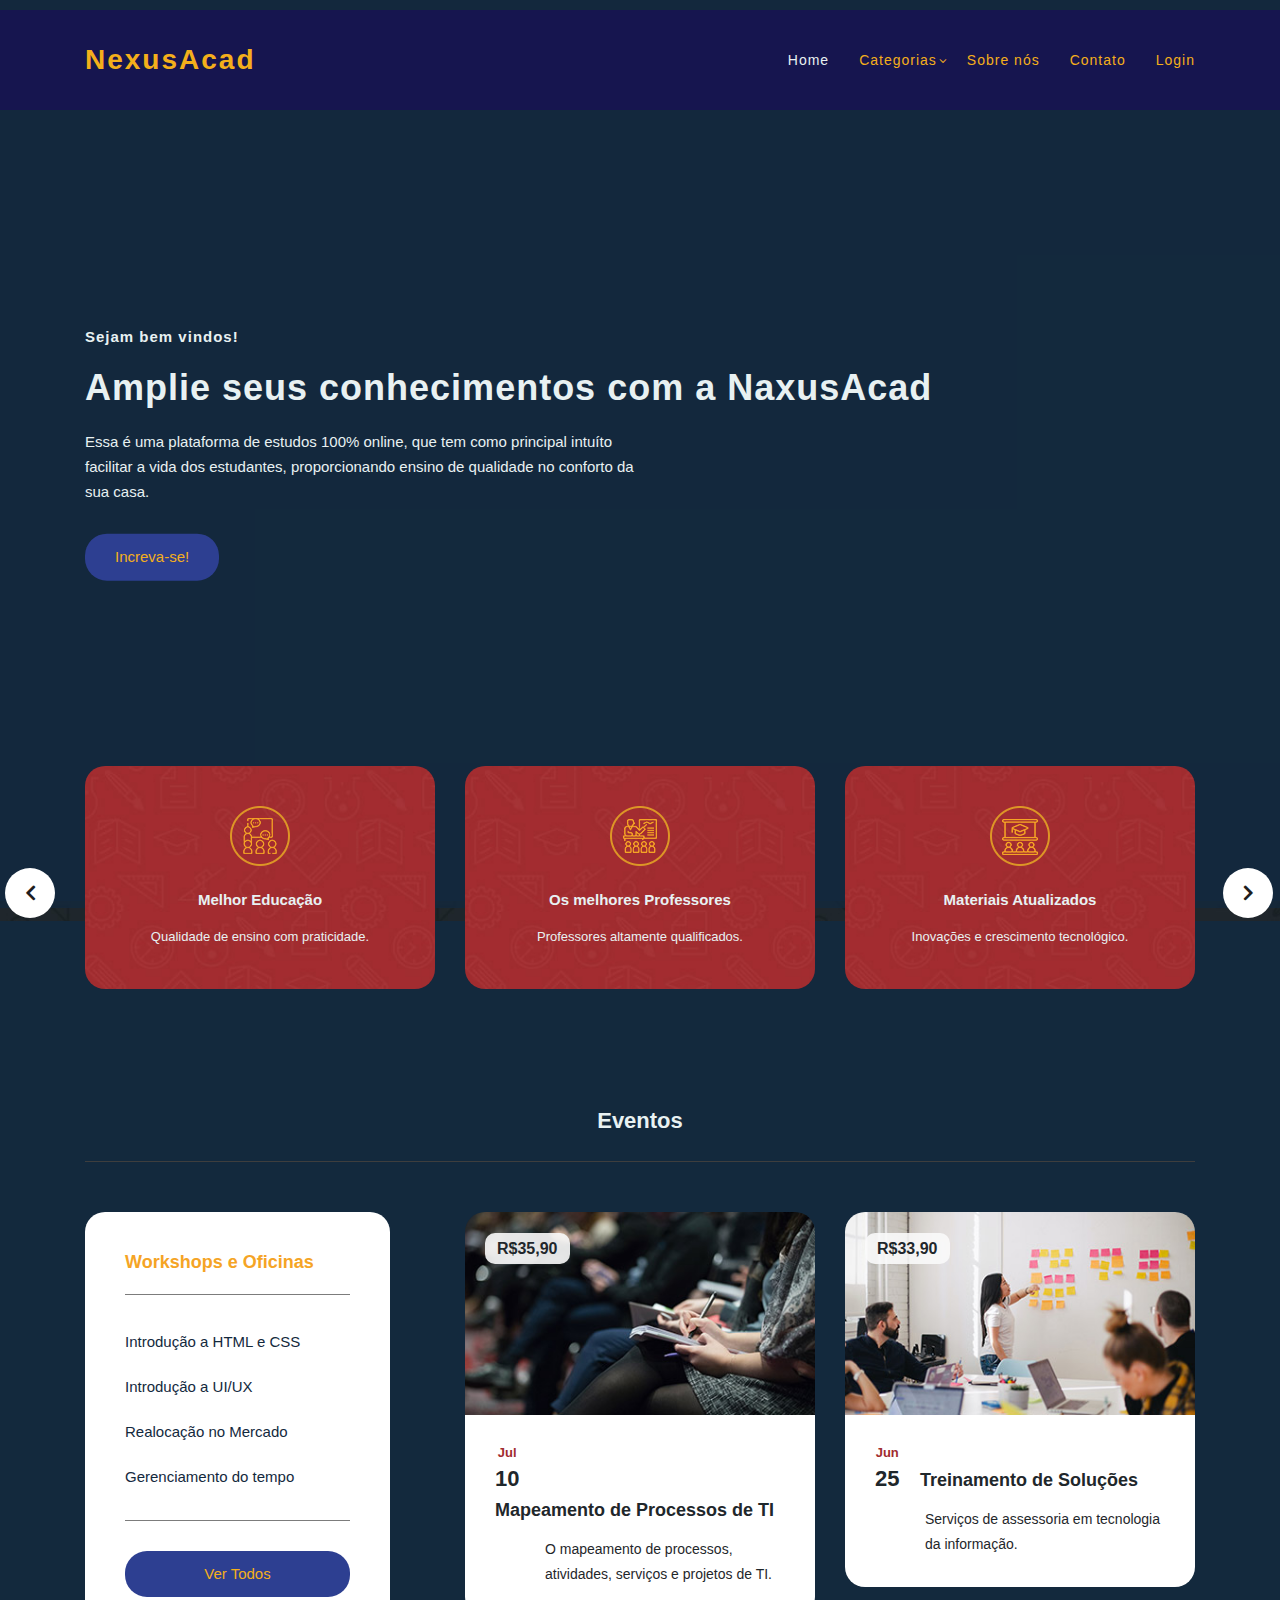
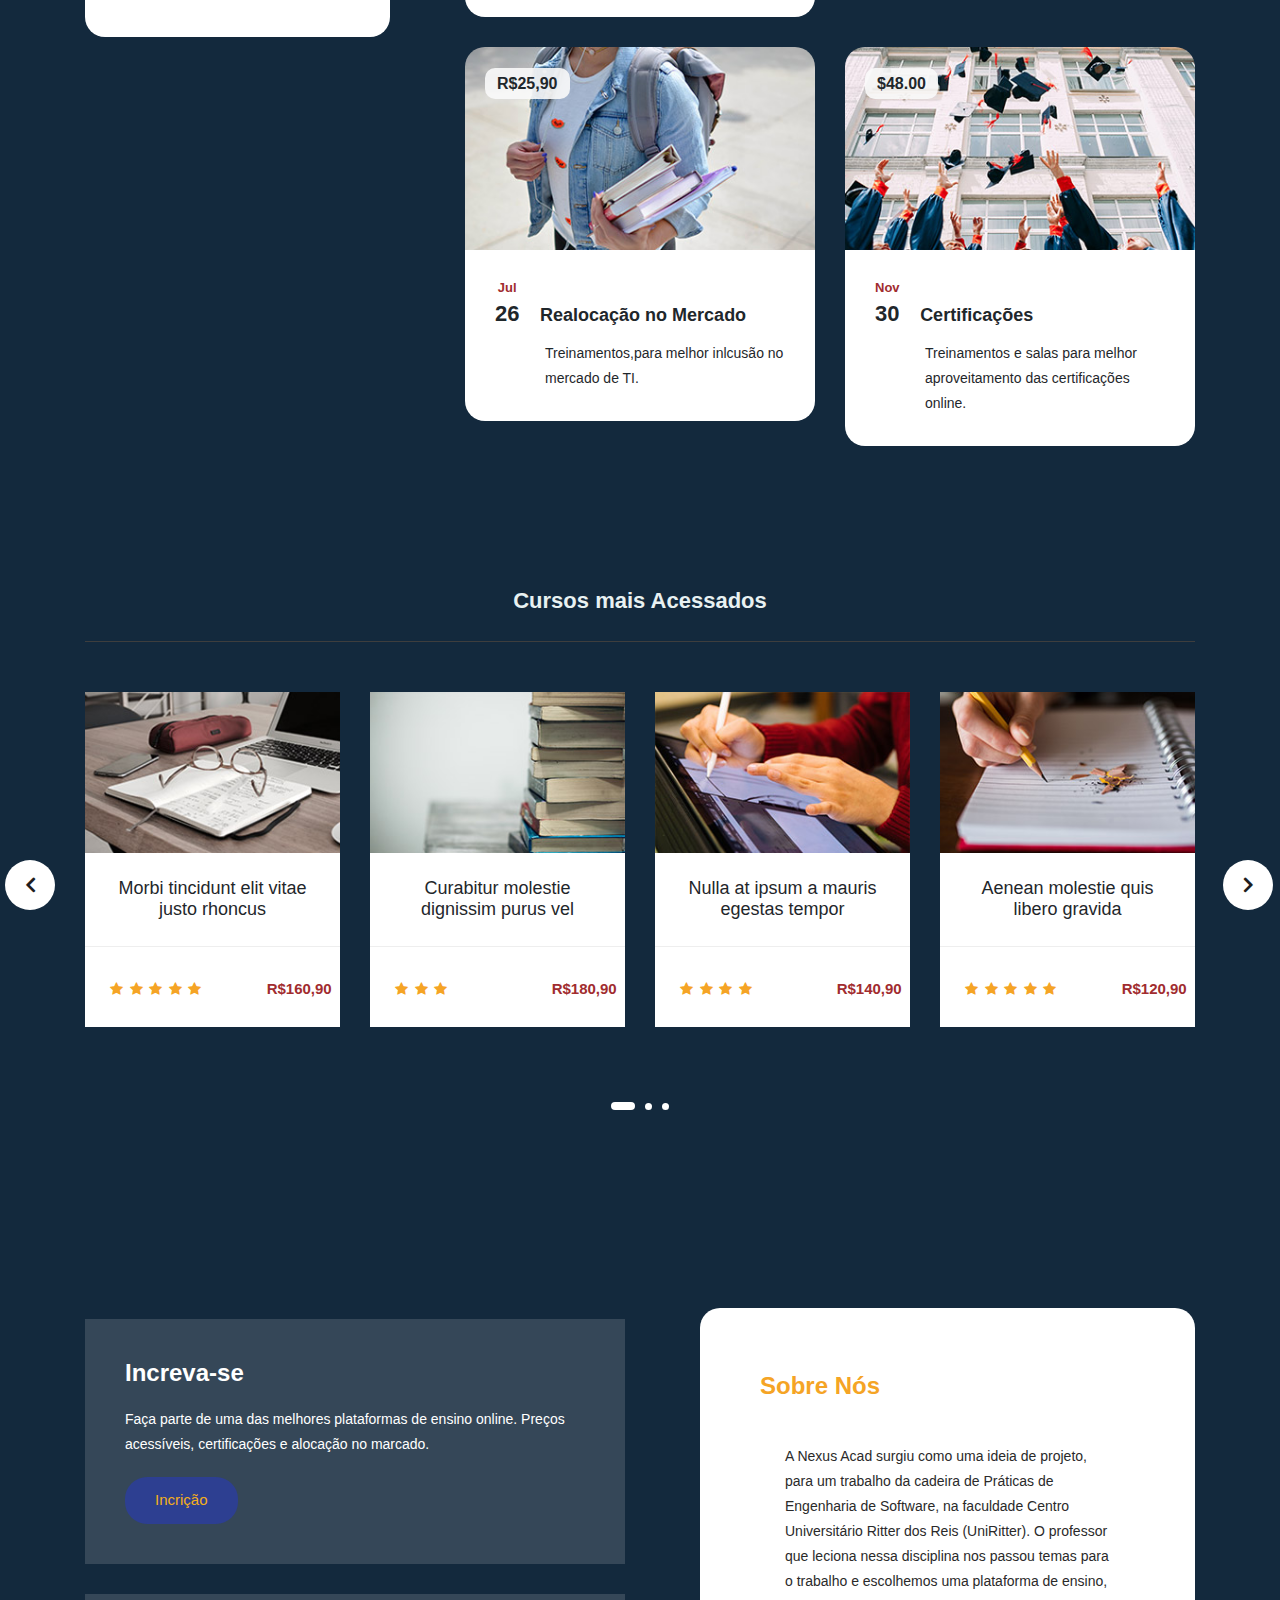
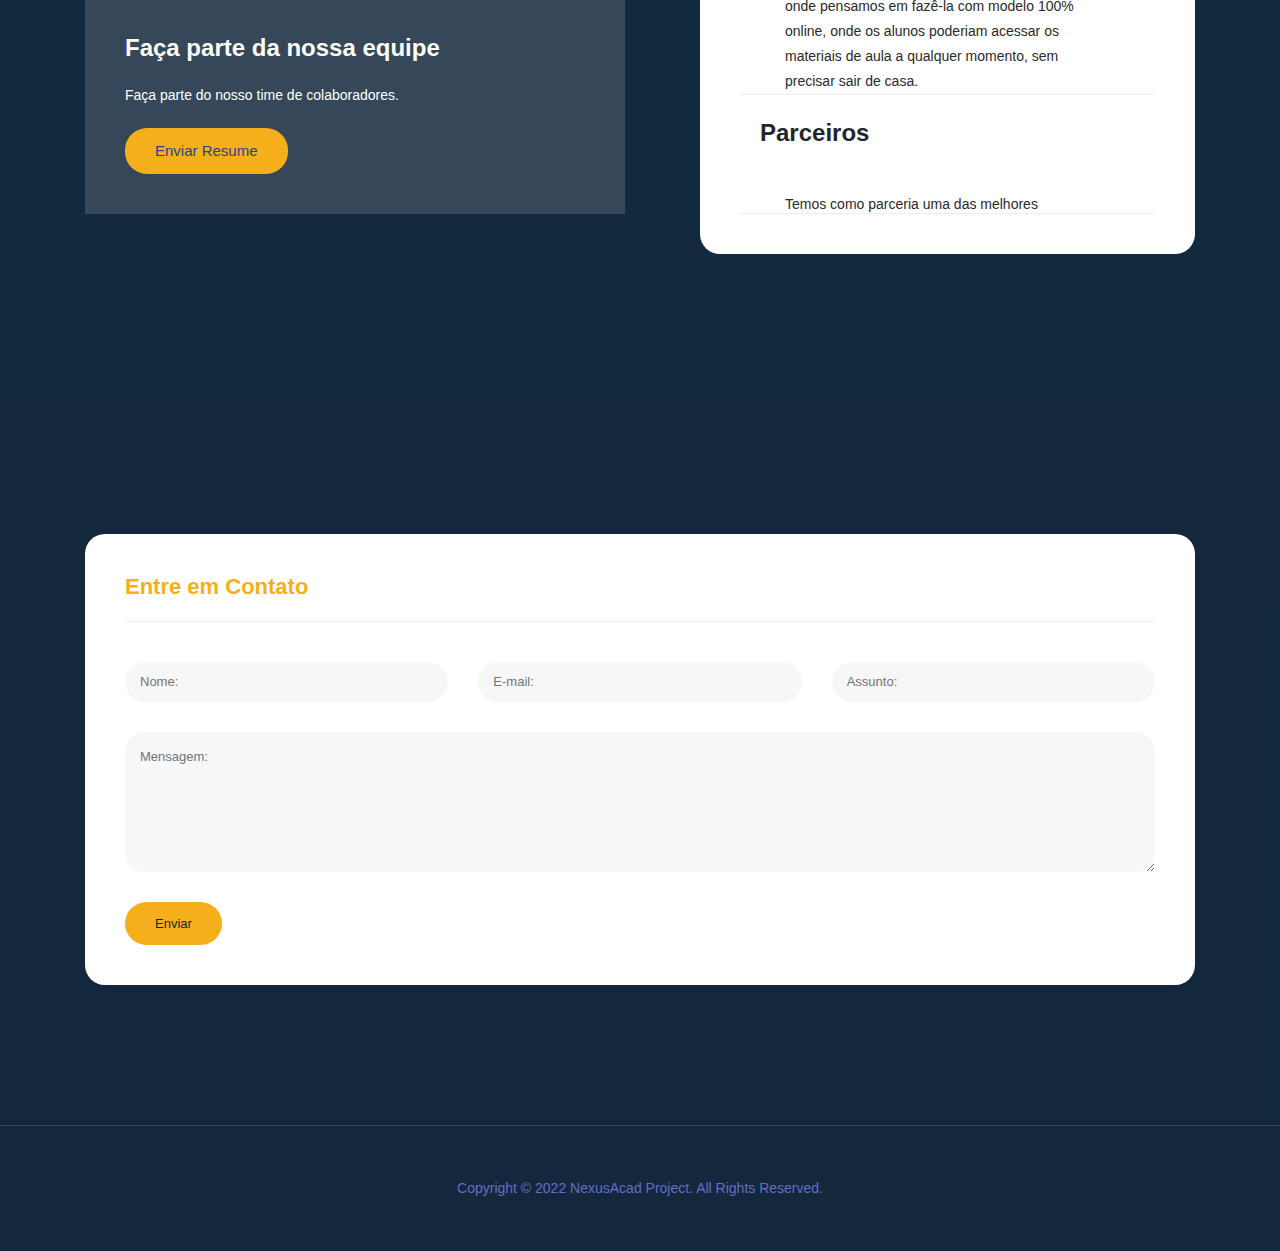
==== commit 3872dbe9: "login, contact us and about us" ====
--- a/nexus-acad/index.html
+++ b/nexus-acad/index.html
@@ -27,6 +27,8 @@
     <link rel="stylesheet" href="assets/css/header.css">
     <link rel="stylesheet" href="assets/css/services.css">
     <link rel="stylesheet" href="assets/css/apply.css">
+    <link rel="stylesheet" href="assets/css/contact-us-page.css">
+    <link rel="stylesheet" href="assets/css/form.css">
 
   </head>
 
@@ -62,8 +64,8 @@
                               </ul>
                             </li>
                             <li><a href="about-us.html">Sobre nós</a></li> 
-                              <li><a href="index.html">Contato</a></li> 
-                              <li><a href="meeting-details.html">Login</a></li> 
+                              <li><a href="contact-us-page.html">Contato</a></li> 
+                              <li><a href="form.html">Login</a></li> 
                       </ul>        
                       <a class="menu-trigger">
                           <span>Menu</span>
@@ -198,13 +200,13 @@
                   <div class="price">
                     <span>R$35,90</span>
                   </div>
-                  <a href="meeting-details.html"><img src="assets/images/meeting-01.jpg" alt="New Lecturer Meeting"></a>
+                  <a href="meetings.html"><img src="assets/images/meeting-01.jpg" alt="New Lecturer Meeting"></a>
                 </div>
                 <div class="down-content">
                   <div class="date">
                     <h6>Jul <span>10</span></h6>
                   </div>
-                  <a href="meeting-details.html"><h4>Mapeamento de Processos de TI</h4></a>
+                  <a href="meetings.html"><h4>Mapeamento de Processos de TI</h4></a>
                   <p>O mapeamento de processos, atividades, serviços e projetos de TI.</p>
                 </div>
               </div>
@@ -215,13 +217,13 @@
                   <div class="price">
                     <span>R$33,90</span>
                   </div>
-                  <a href="meeting-details.html"><img src="assets/images/meeting-02.jpg" alt="Online Teaching"></a>
+                  <a href="meetings.html"><img src="assets/images/meeting-02.jpg" alt="Online Teaching"></a>
                 </div>
                 <div class="down-content">
                   <div class="date">
                     <h6>Jun <span>25</span></h6>
                   </div>
-                  <a href="meeting-details.html"><h4>Treinamento de Soluções</h4></a>
+                  <a href="meetings.html"><h4>Treinamento de Soluções</h4></a>
                   <p>Serviços de assessoria em tecnologia da informação.</p>
                 </div>
               </div>
@@ -232,13 +234,13 @@
                   <div class="price">
                     <span>R$25,90</span>
                   </div>
-                  <a href="meeting-details.html"><img src="assets/images/meeting-03.jpg" alt="Higher Education"></a>
+                  <a href="meetings.html"><img src="assets/images/meeting-03.jpg" alt="Higher Education"></a>
                 </div>
                 <div class="down-content">
                   <div class="date">
                     <h6>Jul <span>26</span></h6>
                   </div>
-                  <a href="meeting-details.html"><h4>Realocação no Mercado</h4></a>
+                  <a href="meetings.html"><h4>Realocação no Mercado</h4></a>
                   <p>Treinamentos,para melhor inlcusão no mercado de TI.</p>
                 </div>
               </div>
@@ -249,13 +251,13 @@
                   <div class="price">
                     <span>$48.00</span>
                   </div>
-                  <a href="meeting-details.html"><img src="assets/images/meeting-04.jpg" alt="Student Training"></a>
+                  <a href="meetings.html"><img src="assets/images/meeting-04.jpg" alt="Student Training"></a>
                 </div>
                 <div class="down-content">
                   <div class="date">
                     <h6>Nov <span>30</span></h6>
                   </div>
-                  <a href="meeting-details.html"><h4>Certificações</h4></a>
+                  <a href="meetings.html"><h4>Certificações</h4></a>
                   <p>Treinamentos e salas para melhor aproveitamento das certificações online.</p>
                 </div>
               </div>
@@ -534,7 +536,9 @@
                 </div>
                 <div class="accordion-body">
                     <div class="content">
-                        <p>ipsum SS website. If you need a working contact form script, please visit our contact page for more info.</p>
+                       <p>A Nexus Acad surgiu como uma ideia de projeto, para um trabalho da cadeira de Práticas de Engenharia de Software, na faculdade Centro Universitário Ritter dos Reis (UniRitter).
+                          O professor que leciona nessa disciplina nos passou temas para o trabalho e escolhemos uma plataforma de ensino, 
+                          onde pensamos em fazê-la com modelo 100% online, onde os alunos poderiam acessar os materiais de aula a qualquer momento, sem precisar sair de casa.</p>
                     </div>
                 </div>
             </article>
@@ -546,8 +550,9 @@
                 </div>
                 <div class="accordion-body">
                     <div class="content">
-                        <p>Ut vehicula mauris est, sed sodales justo rhoncus eu. Morbi porttitor quam velit, at ullamcorper justo suscipit sit amet. Quisque at suscipit mi, non efficitur velit.<br><br>
-                        Cras et tortor semper, placerat eros sit amet, porta est. Mauris porttitor sapien et quam volutpat luctus. Nullam sodales ipsum ac neque ultricies varius.</p>
+                    <p>Temos como parceria uma das melhores universidades do Rio Grande do Sul, onde através dela pudemos tornar real o nosso projeto de plataforma online.
+                     Observação: Esse projeto é fictício, se trata de um trabalho acadêmico. Onde devemos desenvolver um site.
+                        </p>
                     </div>
                 </div>
             </article>
--- a/nexus-acad/assets/css/contact-us-page.css
+++ b/nexus-acad/assets/css/contact-us-page.css
@@ -0,0 +1,113 @@
+section.contact-us {
+    background-color: #13293dc9;
+    background-size: cover;
+    padding: 140px 0px 0px 0px;
+  }
+  
+  section.contact-us #contact {
+    background-color: #fff;
+    border-radius: 20px;
+    padding: 40px;
+  }
+  
+  section.contact-us #contact h2 {
+    color: #F4AF1B;
+    border-bottom: 1px solid #eee;
+    margin-bottom: 40px;
+    padding-bottom: 20px;
+    font-size: 22px;
+    font-weight: 700;
+  }
+  
+  section.contact-us #contact input {
+    width: 100%;
+    height: 40px;
+    border-radius: 20px;
+    background-color: #f7f7f7;
+    outline: none;
+    border: none;
+    box-shadow: none;
+    font-size: 13px;
+    font-weight: 500;
+    color: #7a7a7a;
+    padding: 0px 15px;
+    margin-bottom: 30px;
+  }
+  
+  section.contact-us #contact textarea {
+    width: 100%;
+    min-height: 140px;
+    max-height: 180px;
+    border-radius: 20px;
+    background-color: #f7f7f7;
+    outline: none;
+    border: none;
+    box-shadow: none;
+    font-size: 13px;
+    font-weight: 500;
+    color: #7a7a7a;
+    padding: 15px;
+    margin-bottom: 30px;
+  }
+  
+  section.contact-us #contact button {
+    font-size: 13px;
+    color: #13293D;
+    background-color: #F4AF1B;
+    padding: 12px 30px;
+    display: inline-block;
+    border-radius: 22px;
+    font-weight: 500;
+    transition: all .3s;
+    border: none;
+    outline: none;
+  }
+  
+  section.contact-us #contact button:hover {
+    opacity: 0.9;
+  }
+  
+  section.contact-us .right-info {
+    background-color: #13293D;
+    border-radius: 20px;
+    padding: 40px;
+  }
+  
+  section.contact-us .right-info ul li {
+    display: inline-block;
+    border-bottom: 1px solid rgba(250,250,250,0.15);
+    margin-bottom: 30px;
+    padding-bottom: 30px;
+  }
+  
+  section.contact-us .right-info ul li:last-child {
+    margin-bottom: 0;
+    padding-bottom: 0;
+    border-bottom: none;
+  }
+  
+  section.contact-us .right-info ul li h6 {
+    color: #fff;
+    font-size: 15px;
+    font-weight: 600;
+    margin-bottom: 10px;
+  }
+  
+  section.contact-us .right-info ul li span {
+    display: block;
+    font-size: 18px;
+    color: #fff;
+    font-weight: 700;
+  }
+  
+  .footer {
+    text-align: center;
+    margin-top: 140px;
+    border-top: 1px solid rgba(250,250,250,0.15);
+    padding: 50px 0px;
+  }
+  .footer p {
+    font-size: 14px;
+    color: #666dc7;
+  }
+  --- a/nexus-acad/assets/css/form.css
+++ b/nexus-acad/assets/css/form.css
@@ -0,0 +1,288 @@
+*,
+*::before,
+*::after {
+	box-sizing: border-box;
+}
+
+body {
+	margin: 0;
+	font-family: Roboto, -apple-system, Arial, sans-serif;
+	background: #13293D;
+}
+
+.forms-section {
+	display: flex;
+	flex-direction: column;
+	justify-content: center;
+	align-items: center;
+}
+
+.section-title {
+	font-size: 32px;
+	letter-spacing: 1px;
+	color: #fff;
+}
+
+.forms {
+	display: flex;
+	align-items: flex-start;
+	margin-top: 30px;
+}
+
+.form-wrapper {
+	animation: hideLayer .3s ease-out forwards;
+}
+
+.form-wrapper.is-active {
+	animation: showLayer .3s ease-in forwards;
+}
+
+@keyframes showLayer {
+	50% {
+		z-index: 1;
+	}
+	100% {
+		z-index: 1;
+	}
+}
+
+@keyframes hideLayer {
+	0% {
+		z-index: 1;
+	}
+	49.999% {
+		z-index: 1;
+	}
+}
+
+.switcher {
+	position: relative;
+	cursor: pointer;
+	display: block;
+	margin-right: auto;
+	margin-left: auto;
+	padding: 0;
+	text-transform: uppercase;
+	font-family: inherit;
+	font-size: 16px;
+	letter-spacing: .5px;
+	color: #F4AF1B;
+	background-color: transparent;
+	border: none;
+	outline: none;
+	transform: translateX(0);
+	transition: all .3s ease-out;
+}
+
+.form-wrapper.is-active .switcher-login {
+	color: #fff;
+	transform: translateX(90px);
+}
+
+.form-wrapper.is-active .switcher-signup {
+	color: #fff;
+	transform: translateX(-90px);
+}
+
+.underline {
+	position: absolute;
+	bottom: -5px;
+	left: 0;
+	overflow: hidden;
+	pointer-events: none;
+	width: 100%;
+	height: 2px;
+}
+
+.underline::before {
+	content: '';
+	position: absolute;
+	top: 0;
+	left: inherit;
+	display: block;
+	width: inherit;
+	height: inherit;
+	background-color: currentColor;
+	transition: transform .2s ease-out;
+}
+
+.switcher-login .underline::before {
+	transform: translateX(101%);
+}
+
+.switcher-signup .underline::before {
+	transform: translateX(-101%);
+}
+
+.form-wrapper.is-active .underline::before {
+	transform: translateX(0);
+}
+
+.form {
+	overflow: hidden;
+	min-width: 260px;
+	margin-top: 50px;
+	padding: 30px 25px;
+  border-radius: 5px;
+	transform-origin: top;
+}
+
+.form-login {
+	animation: hideLogin .3s ease-out forwards;
+}
+
+.form-wrapper.is-active .form-login {
+	animation: showLogin .3s ease-in forwards;
+}
+
+@keyframes showLogin {
+	0% {
+		background: #fff;
+		transform: translate(40%, 10px);
+	}
+	50% {
+		transform: translate(0, 0);
+	}
+	100% {
+		background-color: #fff;
+		transform: translate(35%, -20px);
+	}
+}
+
+@keyframes hideLogin {
+	0% {
+		background-color: #fff;
+		transform: translate(35%, -20px);
+	}
+	50% {
+		transform: translate(0, 0);
+	}
+	100% {
+		background: #fff;
+		transform: translate(40%, 10px);
+	}
+}
+
+.form-signup {
+	animation: hideSignup .3s ease-out forwards;
+}
+
+.form-wrapper.is-active .form-signup {
+	animation: showSignup .3s ease-in forwards;
+}
+
+@keyframes showSignup {
+	0% {
+		background: #fff;
+		transform: translate(-40%, 10px) scaleY(.8);
+	}
+	50% {
+		transform: translate(0, 0) scaleY(.8);
+	}
+	100% {
+		background-color: #fff;
+		transform: translate(-35%, -20px) scaleY(1);
+	}
+}
+
+@keyframes hideSignup {
+	0% {
+		background-color: #fff;
+		transform: translate(-35%, -20px) scaleY(1);
+	}
+	50% {
+		transform: translate(0, 0) scaleY(.8);
+	}
+	100% {
+		background: #fff;
+		transform: translate(-40%, 10px) scaleY(.8);
+	}
+}
+
+.form fieldset {
+	position: relative;
+	opacity: 0;
+	margin: 0;
+	padding: 0;
+	border: 0;
+	transition: all .3s ease-out;
+}
+
+.form-login fieldset {
+	transform: translateX(-50%);
+}
+
+.form-signup fieldset {
+	transform: translateX(50%);
+}
+
+.form-wrapper.is-active fieldset {
+	opacity: 1;
+	transform: translateX(0);
+	transition: opacity .4s ease-in, transform .35s ease-in;
+}
+
+.form legend {
+	position: absolute;
+	overflow: hidden;
+	width: 1px;
+	height: 1px;
+	clip: rect(0 0 0 0);
+}
+
+.input-block {
+	margin-bottom: 20px;
+}
+
+.input-block label {
+	font-size: 14px;
+  color: #13293D;
+}
+
+.input-block input {
+	display: block;
+	width: 100%;
+	margin-top: 8px;
+	padding-right: 15px;
+	padding-left: 15px;
+	font-size: 16px;
+	line-height: 40px;
+	color: #13293D;
+  background: #eef9fe;
+  border: 1px solid #cddbef;
+  border-radius: 2px;
+}
+
+.form [type='submit'] {
+	opacity: 0;
+	display: block;
+	min-width: 120px;
+	margin: 30px auto 10px;
+	font-size: 18px;
+	line-height: 40px;
+	border-radius: 25px;
+	border: none;
+	transition: all .3s ease-out;
+}
+
+.form-wrapper.is-active .form [type='submit'] {
+	opacity: 1;
+	transform: translateX(0);
+	transition: all .4s ease-in;
+}
+
+.btn-login {
+	color: #fbfdff;
+	background: #3fa504;
+	transform: translateX(-30%);
+}
+
+.btn-signup {
+	color: #3fa504;
+	background: #fbfdff;
+	box-shadow: inset 0 0 0 2px #3fa504;
+	transform: translateX(30%);
+}
+
+
+
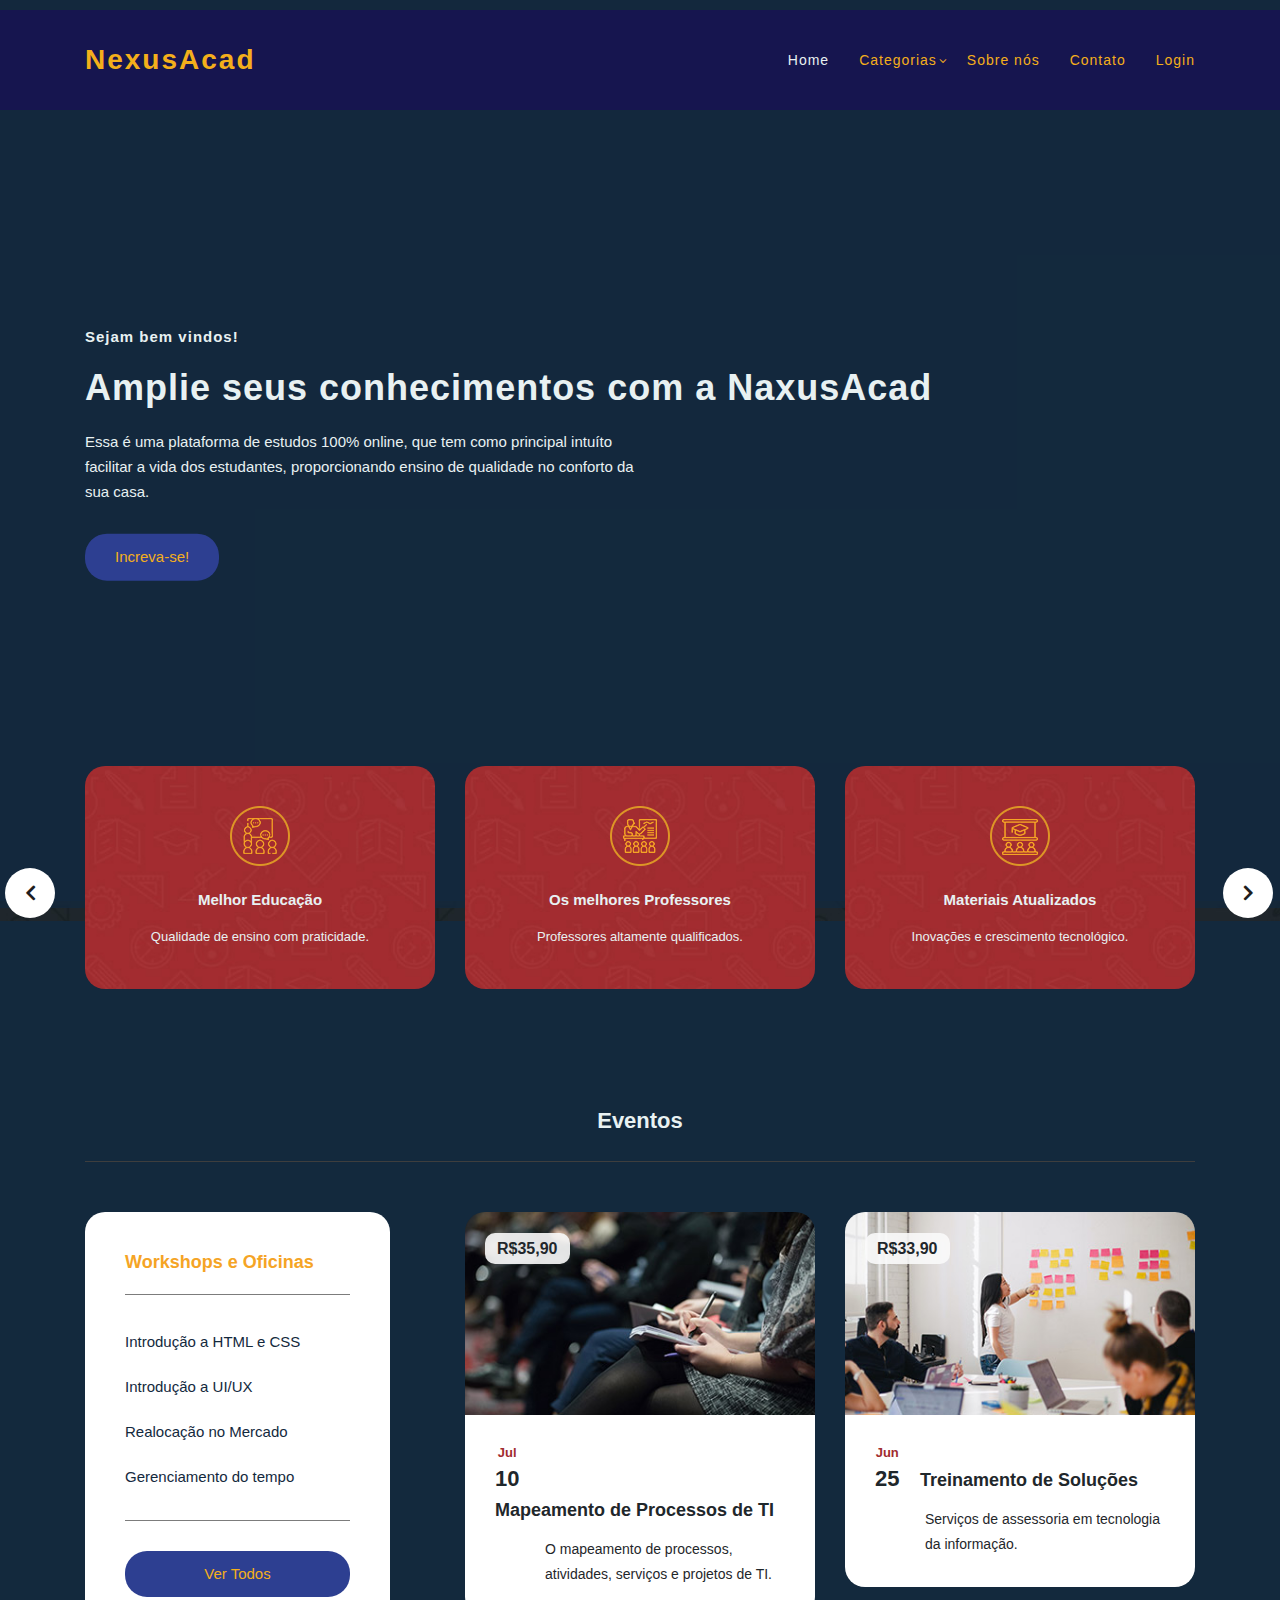
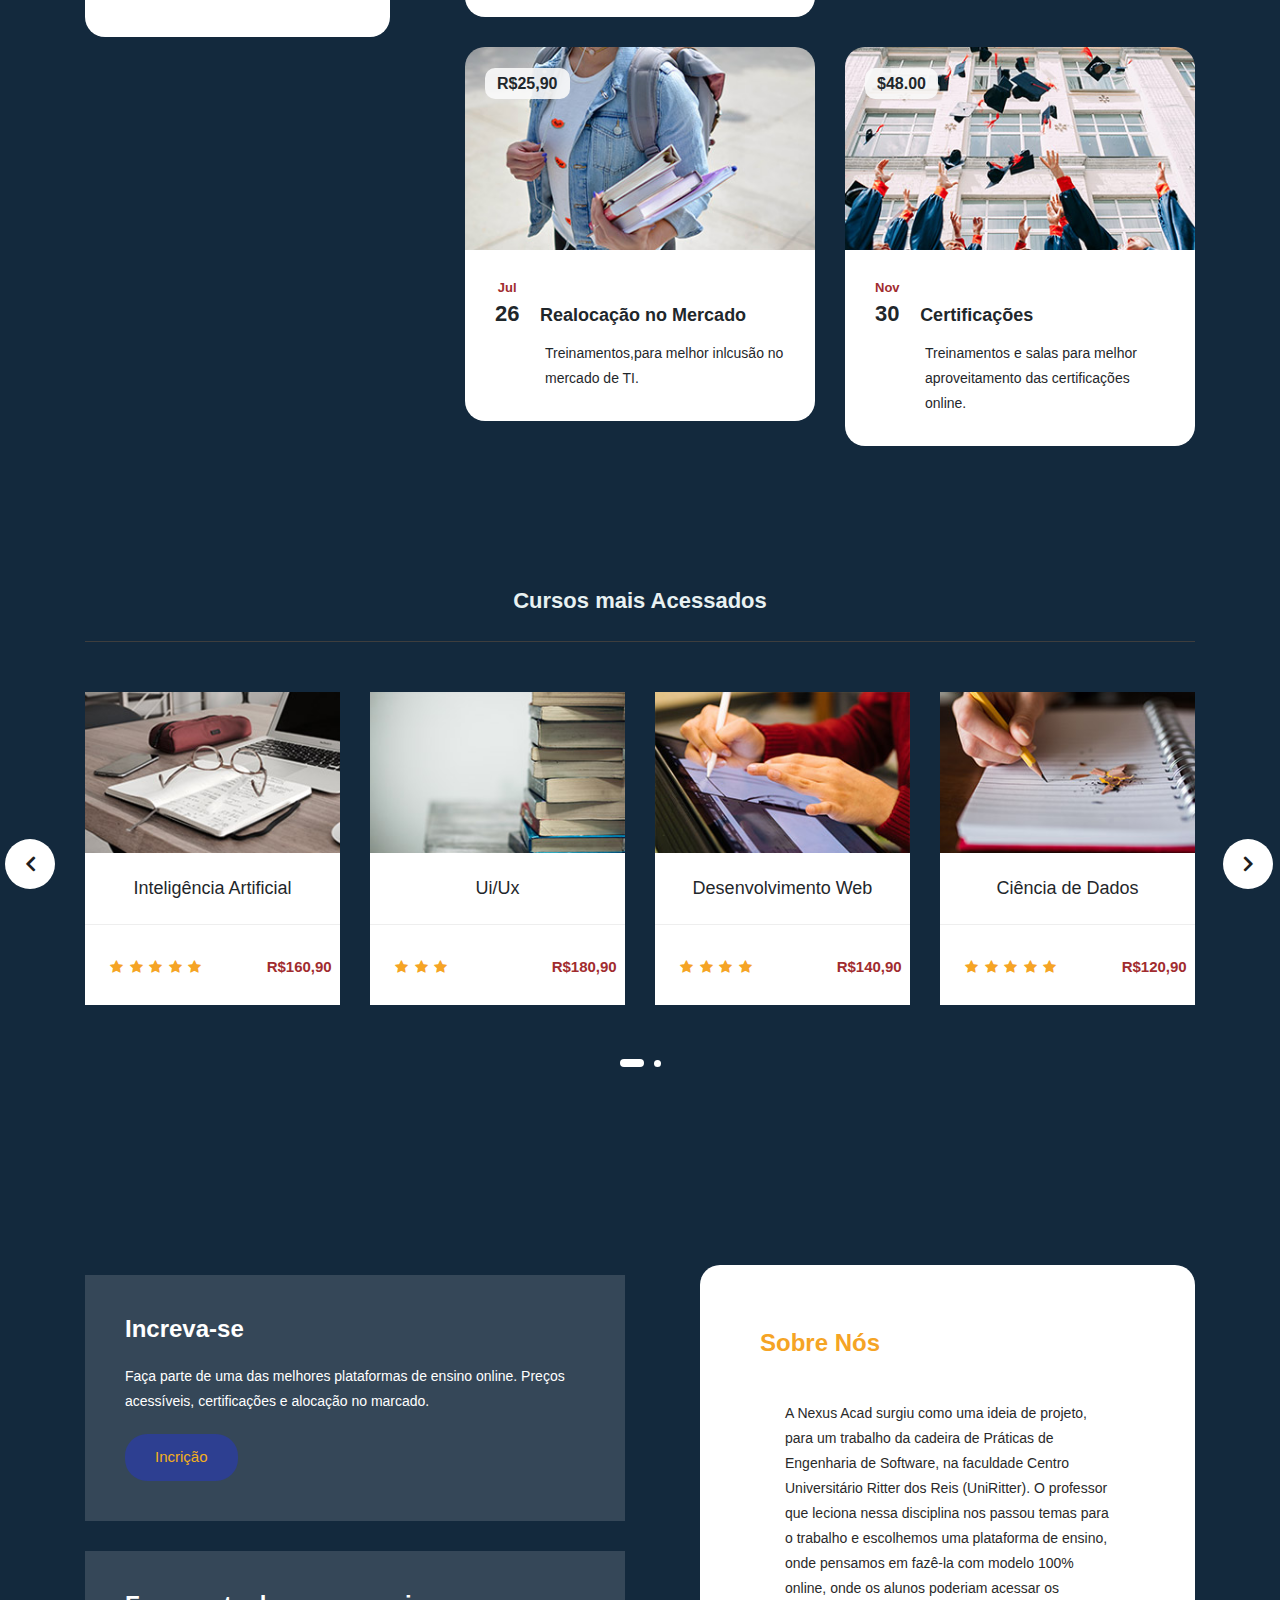
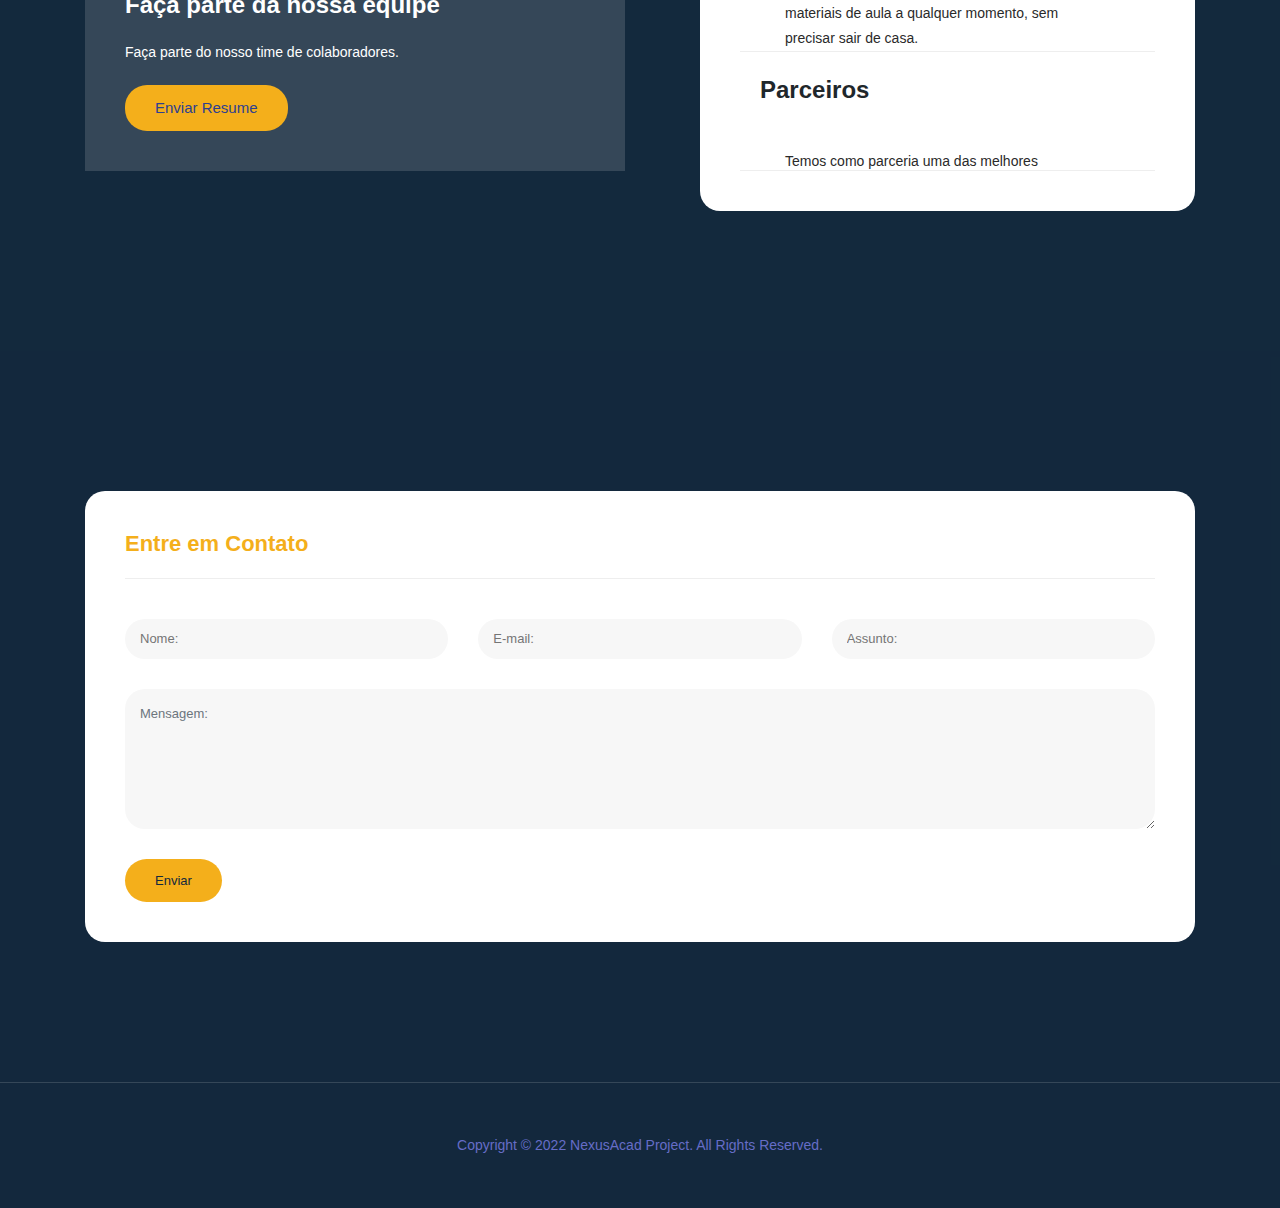
==== commit 9bffc851: "add Courses interface" ====
--- a/nexus-acad/index.html
+++ b/nexus-acad/index.html
@@ -54,13 +54,11 @@
                             <li class="has-sub">
                               <a href="javascript:void(0)">Categorias</a>
                               <ul class="sub-menu">
-                                <li><a href="meetings.html">Desenvolvimento</a></li>
-                                <li><a href="meeting-details.html">Data Science</a></li>
-                                <li><a href="meeting-details.html">Inteligência Artificial</a></li>
-                                <li><a href="meeting-details.html">Design</a></li>
-                                <li><a href="meeting-details.html">UI/UX</a></li>
-                                <li><a href="meeting-details.html">Redes de Computadores</a></li>
-                                <li><a href="meeting-details.html">Hardware e Software</a></li>
+                                <li><a href="desenvolvimento.html">Desenvolvimento</a></li>
+                                <li><a href="data-science.html">Data Science</a></li>
+                                <li><a href="IA.html">Inteligência Artificial</a></li>
+                                <li><a href="ui-ux.html">UI/UX</a></li>
+                               
                               </ul>
                             </li>
                             <li><a href="about-us.html">Sobre nós</a></li> 
@@ -97,7 +95,7 @@
               <p>Essa é uma plataforma de estudos 100% online, que tem como principal intuíto facilitar a vida dos estudantes, proporcionando ensino de qualidade no conforto da sua casa.</p>
 
               <div class="main-button-blue">
-                  <div class="scroll-to-section"><a href="#contact">Increva-se!</a></div>
+                  <div><a href="form.html">Increva-se!</a></div>
               </div>
           </div>
               </div>
@@ -280,7 +278,7 @@
             <div class="item">
               <img src="assets/images/course-01.jpg" alt="Course One">
               <div class="down-content">
-                <h4>Morbi tincidunt elit vitae justo rhoncus</h4>
+                <h4>Inteligência Artificial</h4>
                 <div class="info">
                   <div class="row">
                     <div class="col-8">
@@ -302,7 +300,7 @@
             <div class="item">
               <img src="assets/images/course-02.jpg" alt="Course Two">
               <div class="down-content">
-                <h4>Curabitur molestie dignissim purus vel</h4>
+                <h4>Ui/Ux</h4>
                 <div class="info">
                   <div class="row">
                     <div class="col-8">
@@ -322,7 +320,7 @@
             <div class="item">
               <img src="assets/images/course-03.jpg" alt="">
               <div class="down-content">
-                <h4>Nulla at ipsum a mauris egestas tempor</h4>
+                <h4>Desenvolvimento Web</h4>
                 <div class="info">
                   <div class="row">
                     <div class="col-8">
@@ -343,7 +341,7 @@
             <div class="item">
               <img src="assets/images/course-04.jpg" alt="">
               <div class="down-content">
-                <h4>Aenean molestie quis libero gravida</h4>
+                <h4>Ciência de Dados</h4>
                 <div class="info">
                   <div class="row">
                     <div class="col-8">
@@ -362,11 +360,10 @@
                 </div>
               </div>
             </div>
-      
-            <div class="item">
-              <img src="assets/images/course-03.jpg" alt="">
-              <div class="down-content">
-                <h4>Web Design Templates at your finger tips</h4>
+            <div class="item">
+              <img src="assets/images/course-02.jpg" alt="">
+              <div class="down-content">
+                <h4>Html e CSS</h4>
                 <div class="info">
                   <div class="row">
                     <div class="col-8">
@@ -379,16 +376,16 @@
                       </ul>
                     </div>
                     <div class="col-4">
-                       <span>R$340,90</span>
-                    </div>
-                  </div>
-                </div>
-              </div>
-            </div>
-            <div class="item">
-              <img src="assets/images/course-04.jpg" alt="">
-              <div class="down-content">
-                <h4>Please visit our website again</h4>
+                       <span>R$130,90</span>
+                    </div>
+                  </div>
+                </div>
+              </div>
+            </div>
+            <div class="item">
+              <img src="assets/images/course-03.jpg" alt="">
+              <div class="down-content">
+                <h4>JavaScript e Typescript</h4>
                 <div class="info">
                   <div class="row">
                     <div class="col-8">
@@ -401,16 +398,16 @@
                       </ul>
                     </div>
                     <div class="col-4">
-                       <span>R$360,90</span>
-                    </div>
-                  </div>
-                </div>
-              </div>
-            </div>
-            <div class="item">
-              <img src="assets/images/course-01.jpg" alt="">
-              <div class="down-content">
-                <h4>Responsive HTML Templates for you</h4>
+                       <span>R$280,90</span>
+                    </div>
+                  </div>
+                </div>
+              </div>
+            </div>
+            <div class="item">
+              <img src="assets/images/course-04.jpg" alt="">
+              <div class="down-content">
+                <h4>Algorítmos</h4>
                 <div class="info">
                   <div class="row">
                     <div class="col-8">
@@ -423,73 +420,7 @@
                       </ul>
                     </div>
                     <div class="col-4">
-                       <span>R$400,00</span>
-                    </div>
-                  </div>
-                </div>
-              </div>
-            </div>
-            <div class="item">
-              <img src="assets/images/course-02.jpg" alt="">
-              <div class="down-content">
-                <h4>Download Free CSS Layouts for your business</h4>
-                <div class="info">
-                  <div class="row">
-                    <div class="col-8">
-                      <ul>
-                        <li><i class="fa fa-star"></i></li>
-                        <li><i class="fa fa-star"></i></li>
-                        <li><i class="fa fa-star"></i></li>
-                        <li><i class="fa fa-star"></i></li>
-                        <li><i class="fa fa-star"></i></li>
-                      </ul>
-                    </div>
-                    <div class="col-4">
-                       <span>R$430,90</span>
-                    </div>
-                  </div>
-                </div>
-              </div>
-            </div>
-            <div class="item">
-              <img src="assets/images/course-03.jpg" alt="">
-              <div class="down-content">
-                <h4>Morbi in libero blandit lectus cursus</h4>
-                <div class="info">
-                  <div class="row">
-                    <div class="col-8">
-                      <ul>
-                        <li><i class="fa fa-star"></i></li>
-                        <li><i class="fa fa-star"></i></li>
-                        <li><i class="fa fa-star"></i></li>
-                        <li><i class="fa fa-star"></i></li>
-                        <li><i class="fa fa-star"></i></li>
-                      </ul>
-                    </div>
-                    <div class="col-4">
-                       <span>R$480,90</span>
-                    </div>
-                  </div>
-                </div>
-              </div>
-            </div>
-            <div class="item">
-              <img src="assets/images/course-04.jpg" alt="">
-              <div class="down-content">
-                <h4>Curabitur molestie dignissim purus</h4>
-                <div class="info">
-                  <div class="row">
-                    <div class="col-8">
-                      <ul>
-                        <li><i class="fa fa-star"></i></li>
-                        <li><i class="fa fa-star"></i></li>
-                        <li><i class="fa fa-star"></i></li>
-                        <li><i class="fa fa-star"></i></li>
-                        <li><i class="fa fa-star"></i></li>
-                      </ul>
-                    </div>
-                    <div class="col-4">
-                       <span>R$560,90</span>
+                       <span>R$60,90</span>
                     </div>
                   </div>
                 </div>
@@ -511,7 +442,7 @@
                 <h3>Increva-se</h3>
                 <p>Faça parte de uma das melhores plataformas de ensino online. Preços acessíveis, certificações e alocação no marcado.</p>
                 <div class="main-button-blue">
-                  <div class="scroll-to-section"><a href="#contact">Incrição</a></div>
+                  <div><a href="form.html">Incrição</a></div>
               </div>
               </div>
             </div>
